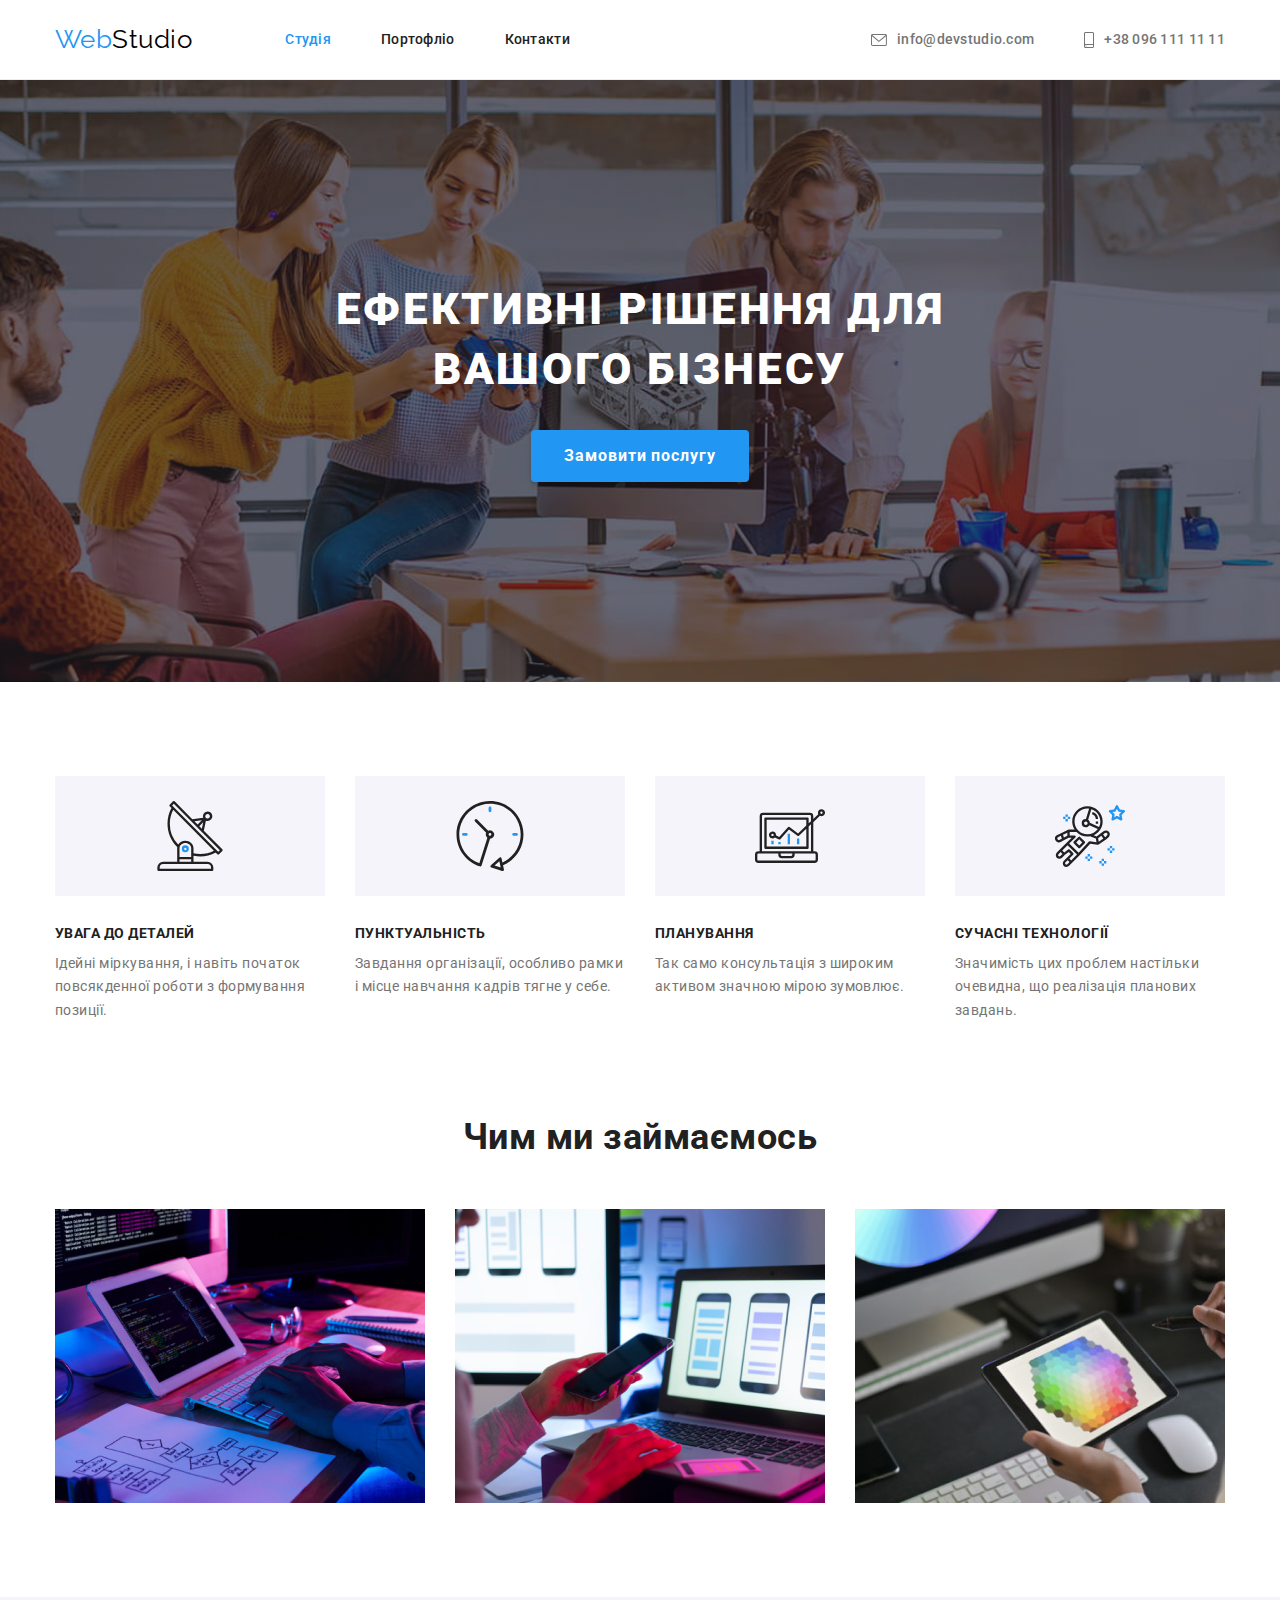
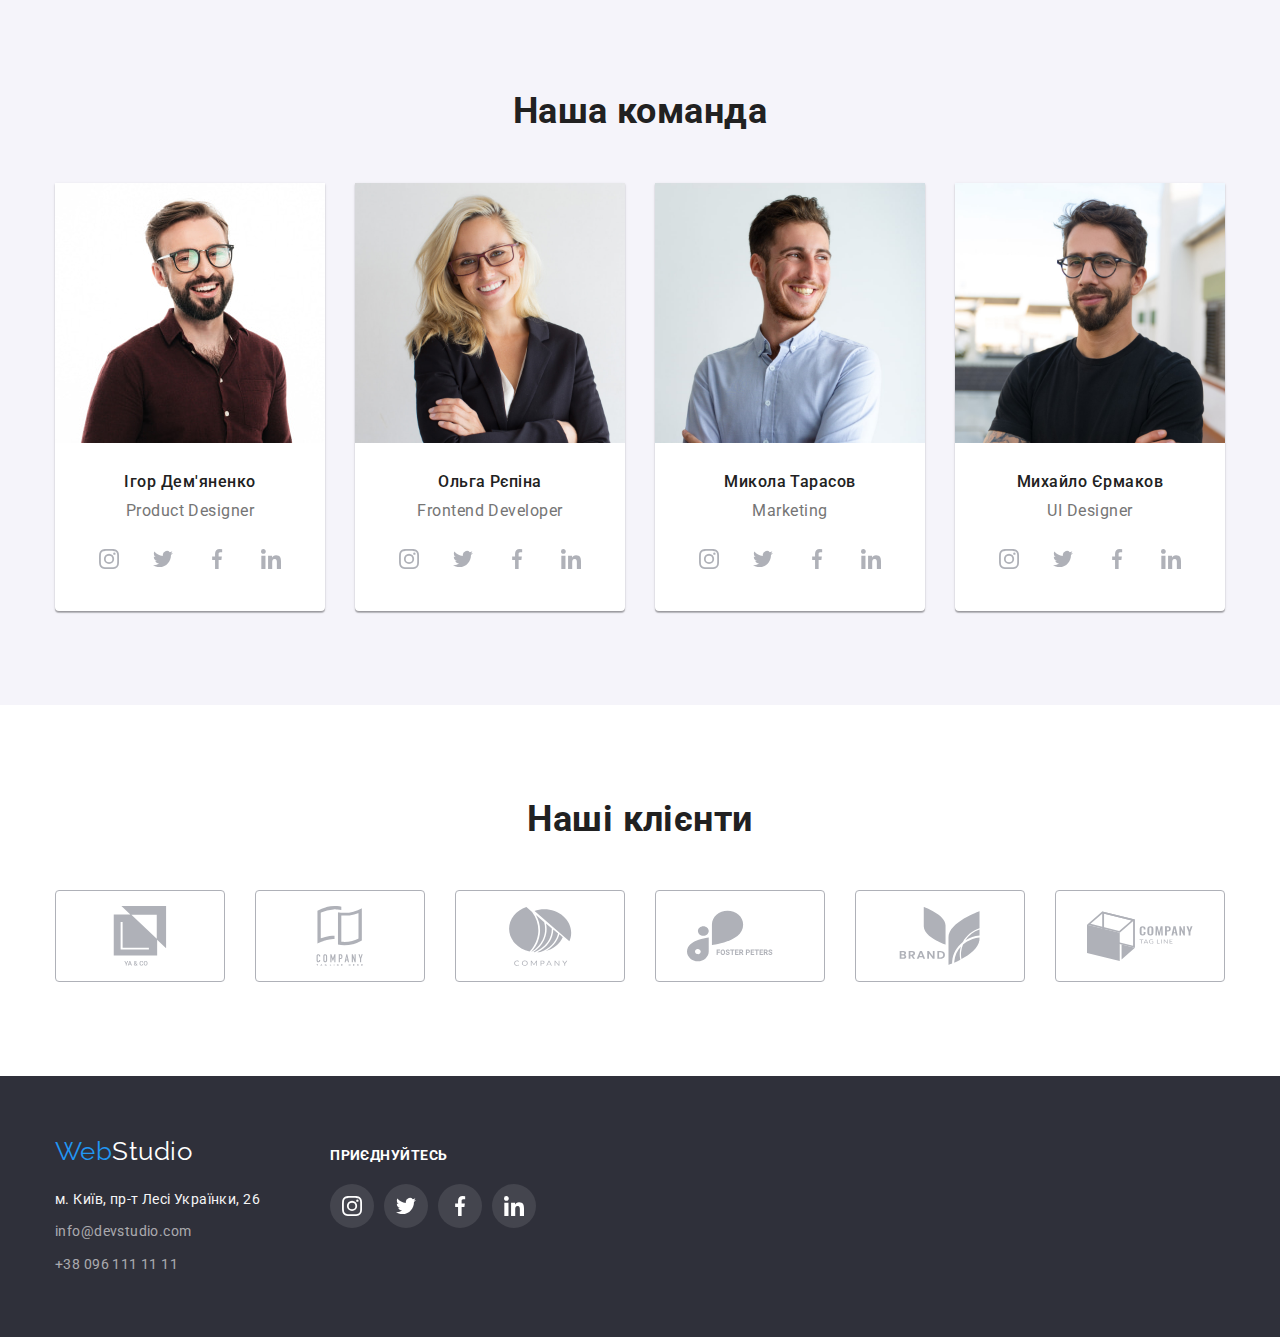
==== index.html @ c65c12f1 "Скопійовано репозиторій" ====
<!DOCTYPE html>
<html lang="uk">
  <head>
    <meta charset="UTF-8" />
    <meta http-equiv="X-UA-Compatible" content="IE=edge" />
    <meta name="viewport" content="width=device-width, initial-scale=1.0" />
    <title>WebStudio</title>
    <link
      href="https://fonts.googleapis.com/css2?family=Raleway:wght@700&family=Roboto:wght@400;500;700;900&display=swap"
      rel="stylesheet"
    />
    <link
      rel="stylesheet"
      href="https://cdnjs.cloudflare.com/ajax/libs/modern-normalize/1.1.0/modern-normalize.min.css"
    />
    <link rel="stylesheet" href="./css/styles.css" />
  </head>
  <body>
    <!--Шапка сайту-->
    <header class="page-header">
      <div class="container navbar">
        <!-- Лого -->
        <a class="logo" href="./index.html"><span>Web</span>Studio</a>

        <!-- Навігація по сайту -->
        <nav class="site-nav">
          <ul class="nav-list">
            <li class="item">
              <a class="link current" href="./index.html">Студія</a>
            </li>
            <li class="item">
              <a class="link" href="./portfolio.html">Портофліо</a>
            </li>
            <li class="item">
              <a class="link" href="">Контакти</a>
            </li>
          </ul>
        </nav>

        <!-- Контакти -->
        <ul class="info-list">
          <li class="info-item">
            <a class="info-contact" href="mailto:info@devstudio.com">
              <svg class="info-envelope" width="16" height="12">
                <use href="./images/icons.svg#icon-envelope" width="16" height="12"></use>
              </svg>
              <span class="info-span">info@devstudio.com</span>
            </a>
          </li>
          <li class="info-item">
            <a class="info-contact" href="tel:+380961111111">
              <svg class="info-smartphone" width="10" height="16">
                <use href="./images/icons.svg#icon-smartphone" width="10" height="16"></use>
              </svg>
              <span class="info-span">+38 096 111 11 11</span>
            </a>
          </li>
        </ul>
      </div>
    </header>

    <!--Головна інформація-->
    <main class="page-main">
      <!--Замовлення послуги-->
      <section class="service">
        <div class="background-img">
          <div class="service-container container">
            <h1 class="service-title">Ефективні рішення для вашого бізнесу</h1>

            <button class="service-btn" type="button">Замовити послугу</button>
          </div>
        </div>
      </section>

      <!--Особливості-->
      <section class="section">
        <div class="container">
          <h2 class="visually-hidden">Особливості</h2>

          <ul class="features-list">
            <li class="features-item">
              <div class="features-box">
                <svg class="features-icon" width="70" height="70">
                  <use
                    href="./images/icons.svg#icon-antenna"
                    width="70"
                    height="70">
                  </use>
                </svg>
              </div>
              <h3 class="features-title">Увага до деталей</h3>
              <p class="features-text">
                Ідейні міркування, і навіть початок повсякденної роботи з
                формування позиції.
              </p>
            </li>

            <li class="features-item">
              <div class="features-box">
                <svg class="features-icon" width="70" height="70">
                  <use
                    href="./images/icons.svg#icon-clock"
                    width="70"
                    height="70">
                 </use>
                </svg>
              </div>
              <h3 class="features-title">Пунктуальність</h3>
              <p class="features-text">
                Завдання організації, особливо рамки і місце навчання кадрів
                тягне у себе.
              </p>
            </li>

            <li class="features-item">
              <div class="features-box">
                <svg class="features-icon" width="70" height="70">
                  <use
                    href="./images/icons.svg#icon-diagram"
                    width="70"
                    height="70">
                  </use>
                </svg>
              </div>
              <h3 class="features-title">Планування</h3>
              <p class="features-text">
                Так само консультація з широким активом значною мірою зумовлює.
              </p>
            </li>
            <li class="features-item">
              <div class="features-box">
                <svg class="features-icon" width="70" height="70">
                  <use
                    href="./images/icons.svg#icon-astronaut"
                    width="70"
                    height="70">
                  </use>
                </svg>
              </div>
              <h3 class="features-title">Сучасні технології</h3>
              <p class="features-text">
                Значимість цих проблем настільки очевидна, що реалізація
                планових завдань.
              </p>
            </li>
          </ul>
        </div>
      </section>

      <!--Робота компанії-->
      <section class="section">
        <div class="container">
          <h2 class="work-title">Чим ми займаємось</h2>

          <ul class="work-list">
            <li class="work-img">
              <img
                class="photo"
                src="./images/work1.jpg"
                alt="програміст працює на своєму робочому місці"
                width="370"
              />
            </li>
            <li class="work-img">
              <img
                class="photo"
                src="./images/work2.jpg"
                alt="команда розробників працює над інтерфейсом для мобільних телефонів"
                width="370"
              />
            </li>
            <li class="work-img">
              <img
                class="photo"
                src="./images/work3.jpg"
                alt="креативний художник веб-дизайну з робочим графічним планшетом для підбору кольорів"
                width="370"
              />
            </li>
          </ul>
        </div>
      </section>

      <!--Команда розробників-->
      <section class="section">
        <div class="container">
          <h2 class="team-title">Наша команда</h2>

          <ul class="team-list">
            <li class="team-item">
              <img
                class="photo"
                src="./images/person1.jpg"
                alt="на фото Ігор Дем'яненко"
                width="270"
              />
              <div class="list-box">
                <h3 class="list-name">Ігор Дем'яненко</h3>
                <p class="position-name">Product Designer</p>
                
                <ul class="socials team-socials">
                  <li class="icon-list">
                    <a 
                      class="icon-link" 
                      href=""
                      target="_blank"
                      rel="noreferrer nofollow noopener">
                      
                      <svg class="team-svg">
                        <use
                          href="./images/icons.svg#icon-instagram"
                          width="20"
                          height="20">
                        </use>
                      </svg>
                    </a>
                  </li>

                  <li class="icon-list">
                    <a 
                      class="icon-link" 
                      href=""
                      target="_blank"
                      rel="noreferrer nofollow noopener">

                      <svg class="team-svg">
                        <use
                          href="./images/icons.svg#icon-twitter"
                          width="20"
                          height="20">
                        </use>
                      </svg>
                    </a>
                  </li>

                  <li class="icon-list">
                    <a 
                    class="icon-link" 
                    href=""
                    target="_blank"
                    rel="noreferrer nofollow noopener">

                      <svg class="team-svg">
                        <use
                          href="./images/icons.svg#icon-facebook"
                          width="20"
                          height="20">
                        </use>
                      </svg>
                    </a>
                  </li>

                  <li class="icon-list">
                    <a 
                      class="icon-link" 
                      href=""
                      target="_blank"
                      rel="noreferrer nofollow noopener">

                      <svg class="team-svg">
                        <use
                          href="./images/icons.svg#icon-linkedin"
                          width="20"
                          height="20">
                        </use>
                      </svg>
                    </a>
                  </li>
                </ul>
              </div>
            </li>

            <li class="team-item">
              <img
                class="photo"
                src="./images/person2.jpg"
                alt="на фото Ольга Рєпіна"
                width="270"
              />
              <div class="list-box">
                <h3 class="list-name">Ольга Рєпіна</h3>
                <p class="position-name">Frontend Developer</p>

                <ul class="socials team-socials">
                  <li class="icon-list">
                    <a 
                      class="icon-link" 
                      href=""
                      target="_blank"
                      rel="noreferrer nofollow noopener">

                      <svg class="team-svg">
                        <use
                          href="./images/icons.svg#icon-instagram"
                          width="20"
                          height="20">
                        </use>
                      </svg>
                    </a>
                  </li>

                  <li class="icon-list">
                    <a 
                      class="icon-link" 
                      href=""
                      target="_blank"
                      rel="noreferrer nofollow noopener">

                      <svg class="team-svg">
                        <use
                          href="./images/icons.svg#icon-twitter"
                          width="20"
                          height="20">
                        </use>
                      </svg>
                    </a>
                  </li>

                  <li class="icon-list">
                    <a 
                      class="icon-link" 
                      href=""
                      target="_blank"
                      rel="noreferrer nofollow noopener">

                      <svg class="team-svg">
                        <use
                          href="./images/icons.svg#icon-facebook"
                          width="20"
                          height="20">
                        </use>
                      </svg>
                    </a>
                  </li>

                  <li class="icon-list">
                    <a 
                      class="icon-link" 
                      href=""
                      target="_blank"
                      rel="noreferrer nofollow noopener">

                      <svg class="team-svg">
                        <use
                          href="./images/icons.svg#icon-linkedin"
                          width="20"
                          height="20">
                        </use>
                      </svg>
                    </a>
                  </li>
                </ul>
              </div>
            </li>

            <li class="team-item">
              <img
                class="photo"
                src="./images/person3.jpg"
                alt="на фото Микола Тарасов"
                width="270"
              />
              <div class="list-box">
                <h3 class="list-name">Микола Тарасов</h3>
                <p class="position-name">Marketing</p>
                <ul class="socials team-socials">

                  <li class="icon-list">
                    <a 
                      class="icon-link" 
                      href=""
                      target="_blank"
                      rel="noreferrer nofollow noopener">

                      <svg class="team-svg">
                        <use
                          href="./images/icons.svg#icon-instagram"
                          width="20"
                          height="20">
                        </use>
                      </svg>
                    </a>
                  </li>

                  <li class="icon-list">
                    <a 
                      class="icon-link" 
                      href=""
                      target="_blank"
                      rel="noreferrer nofollow noopener">

                      <svg class="team-svg">
                        <use
                          href="./images/icons.svg#icon-twitter"
                          width="20"
                          height="20">
                        </use>
                      </svg>
                    </a>
                  </li>

                  <li class="icon-list">
                    <a 
                      class="icon-link" 
                      href=""
                      target="_blank"
                      rel="noreferrer , nofollow , noopener">

                      <svg class="team-svg">
                        <use
                          href="./images/icons.svg#icon-facebook"
                          width="20"
                          height="20">
                        </use>
                      </svg>
                    </a>
                  </li>

                  <li class="icon-list">
                    <a 
                      class="icon-link" 
                      href=""
                      target="_blank"
                      rel="noreferrer nofollow noopener">

                      <svg class="team-svg">
                        <use
                          href="./images/icons.svg#icon-linkedin"
                          width="20"
                          height="20">
                        </use>
                      </svg>
                    </a>
                  </li>
                </ul>
              </div>
            </li>

            <li class="team-item">
              <img
                class="photo"
                src="./images/person4.jpg"
                alt="на фото Михайло Єрмаков"
                width="270"
              />
              <div class="list-box">
                <h3 class="list-name">Михайло Єрмаков</h3>
                <p class="position-name">UI Designer</p>
                <ul class="socials team-socials">

                  <li class="icon-list">
                    <a 
                      class="icon-link" 
                      href=""
                      target="_blank"
                      rel="noreferrer nofollow noopener">

                      <svg class="team-svg">
                        <use
                          href="./images/icons.svg#icon-instagram"
                          width="20"
                          height="20">
                        </use>
                      </svg>
                    </a>
                  </li>

                  <li class="icon-list">
                    <a 
                      class="icon-link" 
                      href=""
                      target="_blank"
                      rel="noreferrer nofollow noopener">

                      <svg class="team-svg">
                        <use
                          href="./images/icons.svg#icon-twitter"
                          width="20"
                          height="20">
                        </use>
                      </svg>
                    </a>
                  </li>

                  <li class="icon-list">
                    <a 
                      class="icon-link" 
                      href=""
                      target="_blank"
                      rel="noreferrer nofollow noopener">

                      <svg class="team-svg">
                        <use
                          href="./images/icons.svg#icon-facebook"
                          width="20"
                          height="20">
                        </use>
                      </svg>
                    </a>
                  </li>

                  <li class="icon-list">
                    <a 
                      class="icon-link" 
                      href=""
                      target="_blank"
                      rel="noreferrer nofollow noopener">

                      <svg class="team-svg">
                        <use
                          href="./images/icons.svg#icon-linkedin"
                          width="20"
                          height="20">
                        </use>
                      </svg>
                    </a>
                  </li>
                </ul>
              </div>
            </li>
          </ul>
        </div>
      </section>

      <!-- Постійні клієнти -->
      <section class="section">
        <div class="container">
          <h2 class="clients-title">Наші клієнти</h2>

          <!-- Таблиця клієнтів -->
          <ul class="clients-list">
            <li class="clients-item">
              <a 
                class="clients-link" 
                href=""
                target="_blank"
                rel="noreferrer nofollow noopener">

                <svg class="clients-icon" width="106" height="60">
                  <use
                    href="./images/icons.svg#icon-client1"
                    width="106"
                    height="60">
                  </use>
                </svg>
              </a>
            </li>

            <li class="clients-item">
              <a 
                class="clients-link" 
                href=""
                target="_blank"
                rel="noreferrer nofollow noopener">

                <svg class="clients-icon" width="106" height="60">
                  <use
                    href="./images/icons.svg#icon-client2"
                    width="106"
                    height="60">
                  </use>
                </svg>
              </a>
            </li>

            <li class="clients-item">
              <a 
                class="clients-link" 
                href=""
                target="_blank"
                rel="noreferrer nofollow noopener">

                <svg class="clients-icon" width="106" height="60">
                  <use
                    href="./images/icons.svg#icon-client3"
                    width="106"
                    height="60">
                  </use>
                </svg>
              </a>
            </li>

            <li class="clients-item">
              <a 
                class="clients-link" 
                href=""
                target="_blank"
                rel="noreferrer nofollow noopener">

                <svg class="clients-icon" width="106" height="60">
                  <use
                    href="./images/icons.svg#icon-client4"
                    width="106"
                    height="60">
                  </use>
                </svg>
              </a>
            </li>

            <li class="clients-item">
              <a 
                class="clients-link" 
                href=""
                target="_blank"
                rel="noreferrer nofollow noopener">

                <svg class="clients-icon" width="106" height="60">
                  <use
                    href="./images/icons.svg#icon-client5"
                    width="106"
                    height="60">
                  </use>
                </svg>
              </a>
            </li>

            <li class="clients-item">
              <a 
                class="clients-link" 
                 href="" 
                 target="_blank" 
                 rel="noreferrer nofollow noopener">

                <svg class="clients-icon" width="106" height="60">
                  <use
                    href="./images/icons.svg#icon-client6"
                    width="106"
                    height="60">
                  </use>
                </svg>
              </a>
            </li>
          </ul>
        </div>
      </section>
    </main>

    <!--Підвал сайту-->
    <footer class="page-footer">
      <div class="footer-container container">
        <div class="footer-information">
          <!-- Лого -->
          <a class="footer-logo" href="./index.html"><span>Web</span>Studio</a>

          <!-- Адреса -->
          <address class="information">
            <ul class="information-list">
              <li class="contact-list">
                <a
                  class="footer-address"
                  href="https://www.google.com.ua/maps/place/%D0%B1%D1%83%D0%BB.+%D0%9B%D0%B5%D1%81%D0%B8+%D0%A3%D0%BA%D1%80%D0%B0%D0%B8%D0%BD%D0%BA%D0%B8,+26,+%D0%9A%D0%B8%D0%B5%D0%B2,+02000/@50.4265653,30.5373471,18z/data=!4m5!3m4!1s0x40d4cf0e033ecbe9:0x57a4dffefec77da0!8m2!3d50.4265807!4d30.5383858?hl=ru"
                  target="_blank"
                  rel="noreferrer nofollow noopener">
                
                  м. Київ, пр-т Лесі Українки, 26
                </a>
              </li>
              <li class="contact-list">
                <a class="footer-contact" href="mailto:info@devstudio.com">
                  info@devstudio.com
                </a>
              </li>
              <li class="contact-list">
                <a class="footer-contact" href="tel:+380961111111">
                  +38 096 111 11 11
                </a>
              </li>
            </ul>
          </address>
        </div>

        <!-- Соц.мережі футера -->
        <div class="footer-socials">
          <h2 class="socials-title">Приєднуйтесь</h2>

          <ul class="socials">
            <li class="socials-list">
              <a 
                class="socials-link" 
                href="" 
                target="_blank"
                rel="noreferrer nofollow noopener">

                <svg class="socials-svg">
                  <use
                    href="./images/icons.svg#icon-instagram"
                    width="20"
                    height="20">
                  </use>
                </svg>
              </a>
            </li>

            <li class="socials-list">
              <a 
                class="socials-link" 
                href="" 
                target="_blank"
                rel="noreferrer nofollow noopener">

                <svg class="socials-svg">
                  <use
                    href="./images/icons.svg#icon-twitter"
                    width="20"
                    height="20">
                  </use>
                </svg>
              </a>
            </li>

            <li class="socials-list">
              <a class="socials-link" href="">
                <svg class="socials-svg">
                  <use
                    href="./images/icons.svg#icon-facebook"
                    width="20"
                    height="20">
                  </use>
                </svg>
              </a>
            </li>

            <li class="socials-list">
              <a 
                class="socials-link"
                href=""
                target="_blank"
                rel="noreferrer nofollow noopener">

                <svg class="socials-svg">
                  <use
                    href="./images/icons.svg#icon-linkedin"
                    width="20"
                    height="20">
                  </use>
                </svg>
              </a>
            </li>
          </ul>
        </div>
      </div>
    </footer>
  </body>
</html>
---- css/styles.css ----
:root {
  --primary-text-color: #212121;
  --secondary-text-color: #757575;
  --interactive-text-color: #2196F3;
  --additional-text-color: #FFFFFF;
  --footer-text-contact: rgba(255, 255, 255, 0.6);
  --logo-text-color: #000000;
  --primary-bg-color: #F5F5F5;
  --service-bg-color:#C4C4C4;
  --team-bg-color: #F5F4FA;
  --footer-bg-color: #2F303A;
  --additional-btn-color: #188CE8;
  --card-border-color: #EEEEEE;
  --header-line-color: #ECECEC;
  --border-clients-static: #AFB1B8;
}

/* Глобальні налаштування */
body {
  font-family: 'Roboto', sans-serif;
  letter-spacing: 0.03em;
  
  background-color: var(--additional-text-color);
  
  color: var(--secondary-text-color);
}

/* Секції */
.section {
  padding-top: 94px;
  padding-bottom: 94px;
  
  background-color: var(--additional-text-color);
}

/* Глобальне налаштування контейнеру */
.container {
  width: 1200px;
  margin-left: auto;
  margin-right: auto;
  padding-left: 15px;
  padding-right: 15px;
}

/* Паттерн visually-hidden */
.visually-hidden {
  position: absolute;
  width: 1px;
  height: 1px;
  margin: -1px;
  border: 0;
  padding: 0;
  white-space: nowrap;
  clip-path: inset(100%);
  clip: rect(0 0 0 0);
  overflow: hidden;
}

/* Налаштунок фото */
.photo {
  display: block;
}

/* Глобальне скидання */
h1,
h2,
h3,
h4,
h5,
h6,
p {
 margin: 0; 
 padding: 0;
}

/* Налаштування для списків */
ul {
  margin: 0;
  padding: 0;

  list-style: none;
}

/* -----HEADER----- */
.navbar {
  display: flex;
  align-items: center;
}

.page-header {
  border-bottom: 1px solid var(--header-line-color);

  background-color: var(--additional-text-color);
}

/* Лого */
.logo {
  color: var(--logo-text-color);
  font-family: 'Raleway', sans-serif;
  font-size: 26px;
  line-height: 1.2;
  text-decoration: none;
}

.logo>span {
  color: var(--interactive-text-color);
}

/* Навігація по сайту */

.site-nav {
  margin-left: 93px;
}

.nav-list {
  display: flex;
}

.nav-list .item:not(:last-child) {
  margin-right: 50px;
}


.nav-list .link {
  display: block;
  padding-top: 32px;
  padding-bottom: 31px;

  color: var(--primary-text-color);
  font-weight: 500;
  font-size: 14px;
  line-height: 1.14;
  letter-spacing: 0.02em;
  text-decoration: none;
}

.nav-list .link:hover,
.nav-list .link:focus {
  color: var(--interactive-text-color);
}

.nav-list .current {
  color: var(--interactive-text-color);
}

/* Контактна інформація */

.info-list {
  display: flex;
  margin-left: auto;
}


.info-item {
  display:block;
  margin-right: 50px;
}

.info-item:last-child {
  margin-right: 0;
}

.info-contact {
  display: flex;
  align-items: center;
  padding-top: 32px;
  padding-bottom: 31px;
  color: var(--secondary-text-color);
  font-weight: 500;
  font-size: 14px;
  line-height: 1.14;
  letter-spacing: 0.02em;
  text-decoration: none;
} 

.info-contact:hover,
.info-contact:focus {
  color: var(--interactive-text-color);
} 

.info-envelope {
  margin-right: 10px;
  fill: currentColor;
}

.info-contact:hover .info-envelope {
  fill: var(--interactive-text-color);
}

.info-smartphone {
  margin-right: 10px;
  fill: currentColor;
}

.info-contact:hover .info-smartphone {
  fill: var(--interactive-text-color);
}

/* -----СТУДІЯ----- */

/* Замовлення послуги */
.background-img {
  max-width: 1600px;
  margin-left: auto;
  margin-right: auto;

  background-image: linear-gradient(
    rgba(47, 48, 58, 0.4),
    rgba(47, 48, 58, 0.4)),
    url(../images/servicebgimg.jpg);
  background-color: var(--service-bg-color);
  background-position: center;
  background-size: cover;
}

.service-container {
  padding-top: 200px;
  padding-bottom: 200px;
  width: 696px;
  margin: 0 auto;
  text-align: center;
}

.service-title {
  margin-bottom: 30px;
  font-weight: 900;
  color: var(--additional-text-color);
  font-size: 44px;
  line-height: 1.36;
  letter-spacing: 0.06em;
  text-transform: uppercase;
}

.service-btn {
  min-width: 216px;
  padding: 10px 32px;
  box-shadow: 0px 4px 4px rgba(0, 0, 0, 0.15);

  font-family: inherit;
  font-weight: 700;
  font-size: 16px;
  line-height: 1.87;
  letter-spacing: 0.06em;
  border-radius: 4px;
  text-align: center;
  color: var(--additional-text-color);

  background-color: var(--interactive-text-color);
  border: 1px solid transparent;

  cursor: pointer;
}

.service-btn:hover,
.service-btn:focus {
  background-color: var(--additional-btn-color);
}

/* Секція особливості */
.features-list {
  display: flex;
  flex-wrap: wrap;
} 

.features-list .features-item {
  width: 270px;
  margin-right: 30px;
}

.features-item:nth-last-child(1){
  margin-right: 0;
}

.features-box {
  display: flex;
  justify-content: center;
  align-items: center;
  height: 120px;

  background-color: var(--team-bg-color);
  margin-bottom: 30px;
}

.features-title {
  margin-bottom: 10px;

  color: var(--primary-text-color);
  font-weight: 700;
  font-size: 14px;
  line-height: 1.14;
  text-transform: uppercase;
}

.features-text {
  color: var(--secondary-text-color);
  font-size: 14px;
  line-height: 1.71;
}

/* Робота компанії */
.work-list {
  display: flex;
  flex-wrap: wrap;
}

/* Padding 0 для секції */
.page-main .section:nth-last-child(3) {
  padding-top: 0;
}

.work-list .work-img {
  width: 370px;
  margin-right: 30px;
}

.work-img:last-child {
  margin-right: 0;
}

.work-title {
  margin-bottom: 50px;

  color: var(--primary-text-color);
  font-weight: 700;
  font-size: 36px;
  line-height: 1.16;
  text-align: center;
}

/* Команда */
.team-list {
  display: flex;
  flex-wrap: wrap;
}

/* Фон для секції */
.page-main .section:nth-last-child(2) {
  background-color: var(--team-bg-color);
}

.team-list .team-item {
  width: 270px;
  margin-right: 30px;
  box-shadow: 0px 1px 3px rgba(0, 0, 0, 0.12),
              0px 1px 1px rgba(0, 0, 0, 0.14),
              0px 2px 1px rgba(0, 0, 0, 0.2);

  background-color: var(--additional-text-color);
  border-radius: 0px 0px 4px 4px;
}

.team-item:last-child {
  margin-right: 0;
}

.team-title {
  margin-bottom: 50px;

  color: var(--primary-text-color);
  font-weight: 700;
  font-size: 36px;
  line-height: 1.16;
  text-align: center;
}

.list-box {
  padding-top: 30px;
  padding-bottom: 30px;
}

.list-name {
  margin-bottom: 10px;
  color: var(--primary-text-color);
  font-weight: 500;
  font-size: 16px;
  line-height: 1.18;
  text-align: center;
}

.position-name {
  margin-bottom: 16px;

  color: var(--secondary-text-color);
  font-size: 16px;
  line-height: 1.18;
  text-align: center;
}

/* Іконки */
.team-socials {
  display: flex;
  padding-left: 32px;
  padding-right: 32px;
}

.icon-link {
  display: flex;
  justify-content: center;
  align-items: center;
  width: 44px;
  height: 44px;
  border-radius: 50%;
}

.icon-list {
  margin-left: 10px;
}

.icon-list:nth-child(1) {
  margin-left: 0;
}

.team-svg {
  fill: var(--border-clients-static);
  width: 20px;
  height: 20px;
}

.icon-link:hover,
.icon-link:focus {
  background-color: var(--interactive-text-color);
}

.icon-link:hover .team-svg,
.icon-link:focus .team-svg {
  fill: var(--additional-text-color);
}

/* Наші клієнти */

.clients-title {
margin-bottom: 50px;

color: var(--primary-text-color);
font-weight: 700;
font-size: 36px;
line-height: 1.16;
text-align: center;
}

.clients-list {
  display: flex;
}

.clients-item {
  margin-right: 30px;
}

.clients-item:nth-child(6) {
  margin-right: 0;
}

.clients-link {
  display: flex;
  justify-content: center;
  align-items: center;
  width: 170px;
  height: 92px;
  border-radius: 4px;
  border: 1px solid var(--border-clients-static);
  fill: var(--border-clients-static);
}

.clients-link:hover,
.clients-link:focus {
  outline: none;
  fill: var(--interactive-text-color);
  border-color: var(--interactive-text-color);    
}

/* -------ПОРТФОЛІО------- */

/* Фільтр кнопок */
.btn-list {
  display: flex;
  flex-wrap: wrap;
  justify-content: center;
  margin-bottom: 50px;
}

.btn-list .btn-item {
  margin-right: 6px;
}

.btn-item:last-child {
  margin-right: 0;
}

.btn-list .btn {
  padding: 6px 22px;

  font-family: inherit;
  font-weight: 500;
  font-size: 16px;
  line-height: 1.62;
  letter-spacing: 0.03em;
  color: var(--primary-text-color);

  border-radius: 4px;
  border: 1px transparent;
  background-color: var(--team-bg-color);

  cursor: pointer;
}

.btn-list .btn:hover,
.btn-list .btn:focus {
  box-shadow: 0px 3px 1px rgba(0, 0, 0, 0.1),
              0px 1px 2px rgba(0, 0, 0, 0.08),
              0px 2px 2px rgba(0, 0, 0, 0.12);

  background-color: var(--interactive-text-color);
  color: var(--additional-text-color);            
}

/* Портфоліо картки */

.portfolio-card {
  display: flex;
  flex-wrap: wrap;
}

.card {
  margin-right: 30px;
  margin-bottom: 30px;
  width: 370px;

  background-color: var(--additional-text-color);
}

.card:nth-child(3n) {
  margin-right: 0;
}

.card:nth-last-child(-n + 3) {
  margin-bottom: 0;
}

.portfolio-box {
  padding-top: 20px;
  padding-bottom: 20px;
  padding-left: 24px;
  padding-right: 24px;
  border-left: 1px solid var(--card-border-color);
  border-right: 1px solid var(--card-border-color);
  border-bottom: 1px solid var(--card-border-color);
}

.portfolio-link {
  display: block;
  text-decoration: none;
}

.portfolio-link:hover,
.portfolio-link:focus {
  outline: none;
  box-shadow: 0px 1px 1px rgba(0, 0, 0, 0.12),
              0px 4px 4px rgba(0, 0, 0, 0.06), 
              1px 4px 6px rgba(0, 0, 0, 0.16);
}

.portfolio-title {
  margin-bottom: 4px;
  color: var(--primary-text-color);
  font-weight: 700;
  font-size: 18px;
  line-height: 2;
  letter-spacing: 0.06em;
}

.portfolio-text {
  color: var(--secondary-text-color);
  font-size: 16px;
  line-height: 1.87;
}

/* -----FOOTER----- */

.page-footer {
  background-color: var(--footer-bg-color);
  padding-top: 60px;
  padding-bottom: 60px;
}

.footer-container {
  display: flex;
  align-items: baseline;
}

/* Лого */
.footer-logo {
  display:inline-block;
  margin-bottom: 20px;

  color: var(--additional-text-color);
  font-family: 'Raleway', sans-serif;
  font-size: 26px;
  line-height: 1.2;
  text-decoration: none;
}

.footer-logo>span {
  color: var(--interactive-text-color);
}

/* Адреса */

.contact-list:not(:last-child) {
  margin-bottom: 9px;
}

.footer-contact,
.footer-address  {
  font-size: 14px;
  font-style: normal;
  font-weight: 400;
  line-height: 1.71;
  letter-spacing: 0.03em;
  color: var(--footer-text-contact);
  text-decoration: none;
}

.footer-address {
  color: var(--primary-bg-color);
}

.footer-contact:hover,
.footer-contact:focus {
  color: var(--interactive-text-color);
} 

.footer-address:hover,
.footer-address:focus {
  color: var(--interactive-text-color);
}

/* Footer socials */

.footer-socials {
  margin-left: 70px;
}

.socials-title {
  margin-bottom: 20px;
  color: var(--additional-text-color);
  font-size: 14px;
  line-height: 1.14;
  font-weight: 700;
  text-transform: uppercase;
}

.socials {
  display: flex;
}

.socials-link {
  display: flex;
  justify-content: center;
  align-items: center;
  width: 44px;
  height: 44px;
  background-color: rgba(255, 255, 255, 0.1);
  border-radius: 50%;
}

.socials-list {
  margin-left: 10px;
}

.socials-list:nth-child(1) {
  margin-left: 0;
}

.socials-svg {
  fill: var(--additional-text-color);
  width: 20px;
  height: 20px;
}

.socials-link:hover,
.socials-link:focus {
  background-color: var(--interactive-text-color);
}
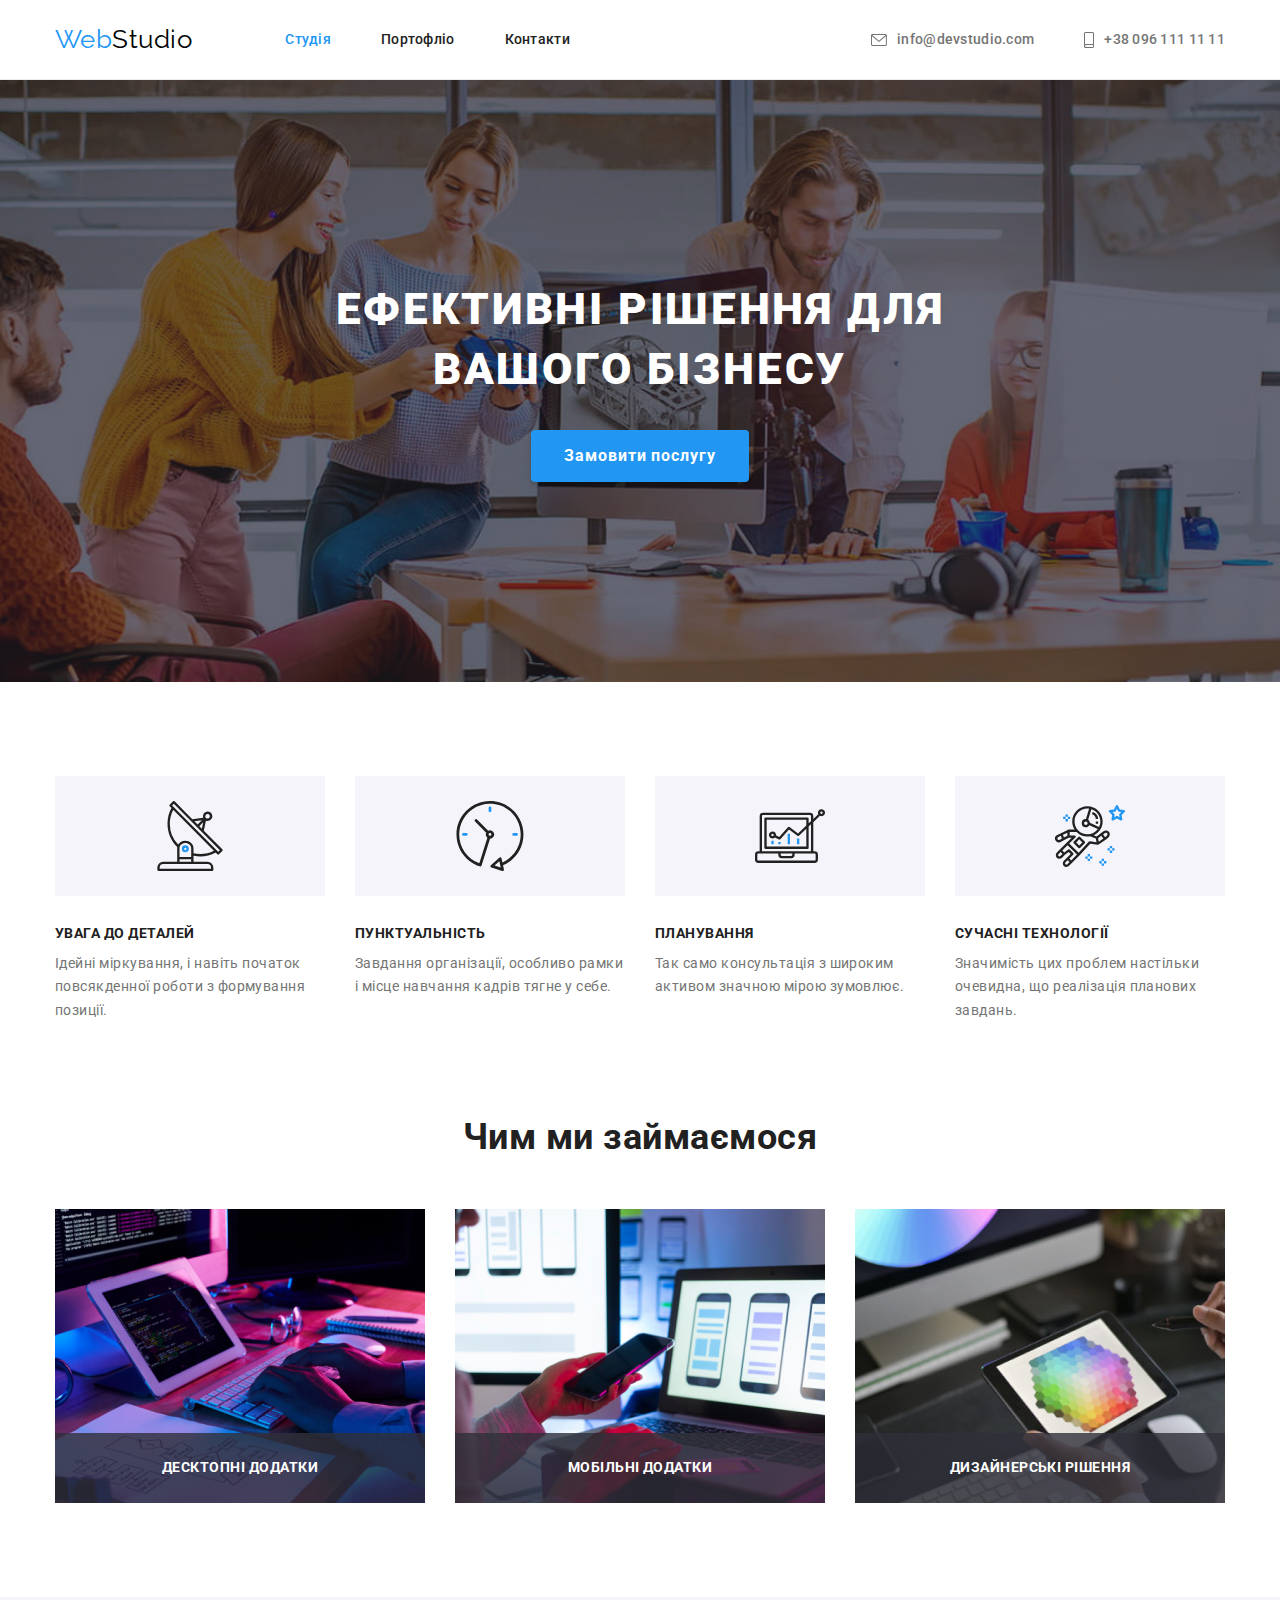
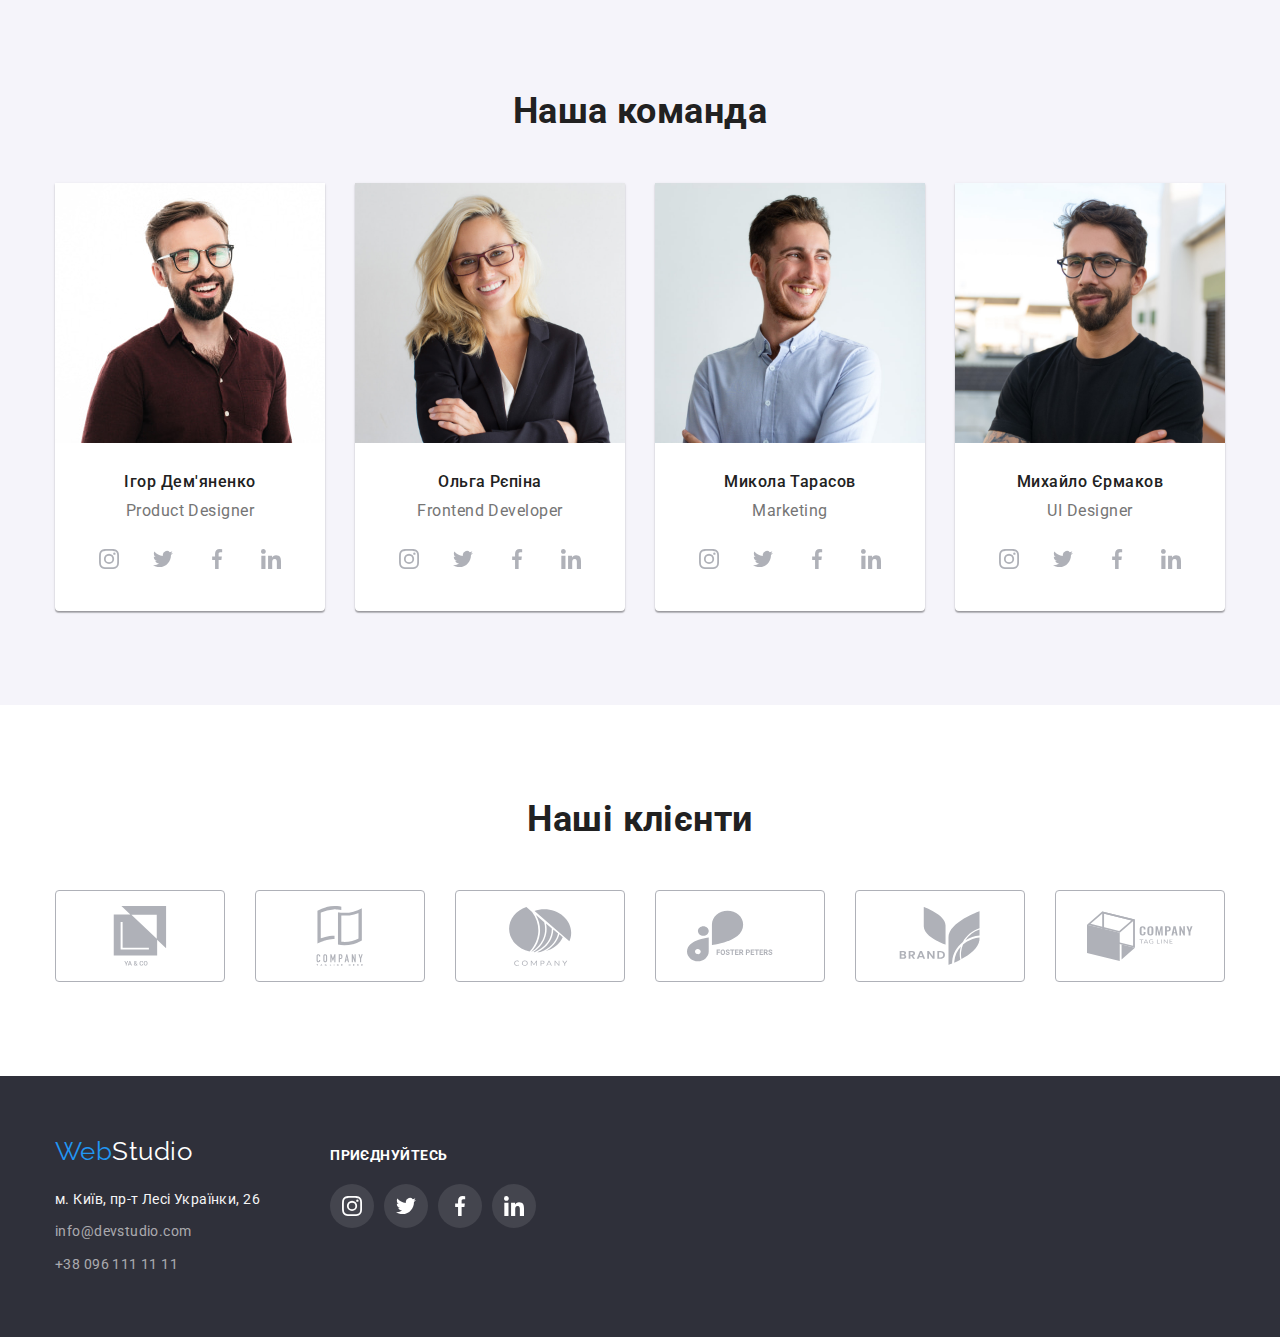
==== commit 2836c152: "Виконано позиціонування секції  "Чим ми займаємося"" ====
--- a/index.html
+++ b/index.html
@@ -42,7 +42,11 @@
           <li class="info-item">
             <a class="info-contact" href="mailto:info@devstudio.com">
               <svg class="info-envelope" width="16" height="12">
-                <use href="./images/icons.svg#icon-envelope" width="16" height="12"></use>
+                <use
+                  href="./images/icons.svg#icon-envelope"
+                  width="16"
+                  height="12"
+                ></use>
               </svg>
               <span class="info-span">info@devstudio.com</span>
             </a>
@@ -50,7 +54,11 @@
           <li class="info-item">
             <a class="info-contact" href="tel:+380961111111">
               <svg class="info-smartphone" width="10" height="16">
-                <use href="./images/icons.svg#icon-smartphone" width="10" height="16"></use>
+                <use
+                  href="./images/icons.svg#icon-smartphone"
+                  width="10"
+                  height="16"
+                ></use>
               </svg>
               <span class="info-span">+38 096 111 11 11</span>
             </a>
@@ -84,8 +92,8 @@
                   <use
                     href="./images/icons.svg#icon-antenna"
                     width="70"
-                    height="70">
-                  </use>
+                    height="70"
+                  ></use>
                 </svg>
               </div>
               <h3 class="features-title">Увага до деталей</h3>
@@ -101,8 +109,8 @@
                   <use
                     href="./images/icons.svg#icon-clock"
                     width="70"
-                    height="70">
-                 </use>
+                    height="70"
+                  ></use>
                 </svg>
               </div>
               <h3 class="features-title">Пунктуальність</h3>
@@ -118,8 +126,8 @@
                   <use
                     href="./images/icons.svg#icon-diagram"
                     width="70"
-                    height="70">
-                  </use>
+                    height="70"
+                  ></use>
                 </svg>
               </div>
               <h3 class="features-title">Планування</h3>
@@ -133,8 +141,8 @@
                   <use
                     href="./images/icons.svg#icon-astronaut"
                     width="70"
-                    height="70">
-                  </use>
+                    height="70"
+                  ></use>
                 </svg>
               </div>
               <h3 class="features-title">Сучасні технології</h3>
@@ -150,32 +158,47 @@
       <!--Робота компанії-->
       <section class="section">
         <div class="container">
-          <h2 class="work-title">Чим ми займаємось</h2>
+          <h2 class="work-title">Чим ми займаємося</h2>
 
           <ul class="work-list">
             <li class="work-img">
-              <img
-                class="photo"
-                src="./images/work1.jpg"
-                alt="програміст працює на своєму робочому місці"
-                width="370"
-              />
+              <div class="work-box">
+                <img
+                  class="photo"
+                  src="./images/work1.jpg"
+                  alt="програміст працює на своєму робочому місці"
+                  width="370"
+                />
+                <div class="work-inner-text">
+                  <p class="inner-text">Десктопні додатки</p>
+                </div>
+              </div>
             </li>
             <li class="work-img">
-              <img
-                class="photo"
-                src="./images/work2.jpg"
-                alt="команда розробників працює над інтерфейсом для мобільних телефонів"
-                width="370"
-              />
+              <div class="work-box">
+                <img
+                  class="photo"
+                  src="./images/work2.jpg"
+                  alt="команда розробників працює над інтерфейсом для мобільних телефонів"
+                  width="370"
+                />
+                <div class="work-inner-text">
+                  <p class="inner-text">Мобільні додатки</p>
+                </div>
+              </div>
             </li>
             <li class="work-img">
-              <img
-                class="photo"
-                src="./images/work3.jpg"
-                alt="креативний художник веб-дизайну з робочим графічним планшетом для підбору кольорів"
-                width="370"
-              />
+              <div class="work-box">
+                <img
+                  class="photo"
+                  src="./images/work3.jpg"
+                  alt="креативний художник веб-дизайну з робочим графічним планшетом для підбору кольорів"
+                  width="370"
+                />
+                <div class="work-inner-text">
+                  <p class="inner-text">Дизайнерські рішення</p>
+                </div>
+              </div>
             </li>
           </ul>
         </div>
@@ -197,72 +220,72 @@
               <div class="list-box">
                 <h3 class="list-name">Ігор Дем'яненко</h3>
                 <p class="position-name">Product Designer</p>
-                
+
                 <ul class="socials team-socials">
                   <li class="icon-list">
-                    <a 
-                      class="icon-link" 
-                      href=""
-                      target="_blank"
-                      rel="noreferrer nofollow noopener">
-                      
+                    <a
+                      class="icon-link"
+                      href=""
+                      target="_blank"
+                      rel="noreferrer nofollow noopener"
+                    >
                       <svg class="team-svg">
                         <use
                           href="./images/icons.svg#icon-instagram"
                           width="20"
-                          height="20">
-                        </use>
-                      </svg>
-                    </a>
-                  </li>
-
-                  <li class="icon-list">
-                    <a 
-                      class="icon-link" 
-                      href=""
-                      target="_blank"
-                      rel="noreferrer nofollow noopener">
-
+                          height="20"
+                        ></use>
+                      </svg>
+                    </a>
+                  </li>
+
+                  <li class="icon-list">
+                    <a
+                      class="icon-link"
+                      href=""
+                      target="_blank"
+                      rel="noreferrer nofollow noopener"
+                    >
                       <svg class="team-svg">
                         <use
                           href="./images/icons.svg#icon-twitter"
                           width="20"
-                          height="20">
-                        </use>
-                      </svg>
-                    </a>
-                  </li>
-
-                  <li class="icon-list">
-                    <a 
-                    class="icon-link" 
-                    href=""
-                    target="_blank"
-                    rel="noreferrer nofollow noopener">
-
+                          height="20"
+                        ></use>
+                      </svg>
+                    </a>
+                  </li>
+
+                  <li class="icon-list">
+                    <a
+                      class="icon-link"
+                      href=""
+                      target="_blank"
+                      rel="noreferrer nofollow noopener"
+                    >
                       <svg class="team-svg">
                         <use
                           href="./images/icons.svg#icon-facebook"
                           width="20"
-                          height="20">
-                        </use>
-                      </svg>
-                    </a>
-                  </li>
-
-                  <li class="icon-list">
-                    <a 
-                      class="icon-link" 
-                      href=""
-                      target="_blank"
-                      rel="noreferrer nofollow noopener">
-
+                          height="20"
+                        ></use>
+                      </svg>
+                    </a>
+                  </li>
+
+                  <li class="icon-list">
+                    <a
+                      class="icon-link"
+                      href=""
+                      target="_blank"
+                      rel="noreferrer nofollow noopener"
+                    >
                       <svg class="team-svg">
                         <use
                           href="./images/icons.svg#icon-linkedin"
                           width="20"
-                          height="20">
-                        </use>
+                          height="20"
+                        ></use>
                       </svg>
                     </a>
                   </li>
@@ -283,69 +306,69 @@
 
                 <ul class="socials team-socials">
                   <li class="icon-list">
-                    <a 
-                      class="icon-link" 
-                      href=""
-                      target="_blank"
-                      rel="noreferrer nofollow noopener">
-
+                    <a
+                      class="icon-link"
+                      href=""
+                      target="_blank"
+                      rel="noreferrer nofollow noopener"
+                    >
                       <svg class="team-svg">
                         <use
                           href="./images/icons.svg#icon-instagram"
                           width="20"
-                          height="20">
-                        </use>
-                      </svg>
-                    </a>
-                  </li>
-
-                  <li class="icon-list">
-                    <a 
-                      class="icon-link" 
-                      href=""
-                      target="_blank"
-                      rel="noreferrer nofollow noopener">
-
+                          height="20"
+                        ></use>
+                      </svg>
+                    </a>
+                  </li>
+
+                  <li class="icon-list">
+                    <a
+                      class="icon-link"
+                      href=""
+                      target="_blank"
+                      rel="noreferrer nofollow noopener"
+                    >
                       <svg class="team-svg">
                         <use
                           href="./images/icons.svg#icon-twitter"
                           width="20"
-                          height="20">
-                        </use>
-                      </svg>
-                    </a>
-                  </li>
-
-                  <li class="icon-list">
-                    <a 
-                      class="icon-link" 
-                      href=""
-                      target="_blank"
-                      rel="noreferrer nofollow noopener">
-
+                          height="20"
+                        ></use>
+                      </svg>
+                    </a>
+                  </li>
+
+                  <li class="icon-list">
+                    <a
+                      class="icon-link"
+                      href=""
+                      target="_blank"
+                      rel="noreferrer nofollow noopener"
+                    >
                       <svg class="team-svg">
                         <use
                           href="./images/icons.svg#icon-facebook"
                           width="20"
-                          height="20">
-                        </use>
-                      </svg>
-                    </a>
-                  </li>
-
-                  <li class="icon-list">
-                    <a 
-                      class="icon-link" 
-                      href=""
-                      target="_blank"
-                      rel="noreferrer nofollow noopener">
-
+                          height="20"
+                        ></use>
+                      </svg>
+                    </a>
+                  </li>
+
+                  <li class="icon-list">
+                    <a
+                      class="icon-link"
+                      href=""
+                      target="_blank"
+                      rel="noreferrer nofollow noopener"
+                    >
                       <svg class="team-svg">
                         <use
                           href="./images/icons.svg#icon-linkedin"
                           width="20"
-                          height="20">
-                        </use>
+                          height="20"
+                        ></use>
                       </svg>
                     </a>
                   </li>
@@ -364,71 +387,70 @@
                 <h3 class="list-name">Микола Тарасов</h3>
                 <p class="position-name">Marketing</p>
                 <ul class="socials team-socials">
-
-                  <li class="icon-list">
-                    <a 
-                      class="icon-link" 
-                      href=""
-                      target="_blank"
-                      rel="noreferrer nofollow noopener">
-
+                  <li class="icon-list">
+                    <a
+                      class="icon-link"
+                      href=""
+                      target="_blank"
+                      rel="noreferrer nofollow noopener"
+                    >
                       <svg class="team-svg">
                         <use
                           href="./images/icons.svg#icon-instagram"
                           width="20"
-                          height="20">
-                        </use>
-                      </svg>
-                    </a>
-                  </li>
-
-                  <li class="icon-list">
-                    <a 
-                      class="icon-link" 
-                      href=""
-                      target="_blank"
-                      rel="noreferrer nofollow noopener">
-
+                          height="20"
+                        ></use>
+                      </svg>
+                    </a>
+                  </li>
+
+                  <li class="icon-list">
+                    <a
+                      class="icon-link"
+                      href=""
+                      target="_blank"
+                      rel="noreferrer nofollow noopener"
+                    >
                       <svg class="team-svg">
                         <use
                           href="./images/icons.svg#icon-twitter"
                           width="20"
-                          height="20">
-                        </use>
-                      </svg>
-                    </a>
-                  </li>
-
-                  <li class="icon-list">
-                    <a 
-                      class="icon-link" 
-                      href=""
-                      target="_blank"
-                      rel="noreferrer , nofollow , noopener">
-
+                          height="20"
+                        ></use>
+                      </svg>
+                    </a>
+                  </li>
+
+                  <li class="icon-list">
+                    <a
+                      class="icon-link"
+                      href=""
+                      target="_blank"
+                      rel="noreferrer , nofollow , noopener"
+                    >
                       <svg class="team-svg">
                         <use
                           href="./images/icons.svg#icon-facebook"
                           width="20"
-                          height="20">
-                        </use>
-                      </svg>
-                    </a>
-                  </li>
-
-                  <li class="icon-list">
-                    <a 
-                      class="icon-link" 
-                      href=""
-                      target="_blank"
-                      rel="noreferrer nofollow noopener">
-
+                          height="20"
+                        ></use>
+                      </svg>
+                    </a>
+                  </li>
+
+                  <li class="icon-list">
+                    <a
+                      class="icon-link"
+                      href=""
+                      target="_blank"
+                      rel="noreferrer nofollow noopener"
+                    >
                       <svg class="team-svg">
                         <use
                           href="./images/icons.svg#icon-linkedin"
                           width="20"
-                          height="20">
-                        </use>
+                          height="20"
+                        ></use>
                       </svg>
                     </a>
                   </li>
@@ -447,71 +469,70 @@
                 <h3 class="list-name">Михайло Єрмаков</h3>
                 <p class="position-name">UI Designer</p>
                 <ul class="socials team-socials">
-
-                  <li class="icon-list">
-                    <a 
-                      class="icon-link" 
-                      href=""
-                      target="_blank"
-                      rel="noreferrer nofollow noopener">
-
+                  <li class="icon-list">
+                    <a
+                      class="icon-link"
+                      href=""
+                      target="_blank"
+                      rel="noreferrer nofollow noopener"
+                    >
                       <svg class="team-svg">
                         <use
                           href="./images/icons.svg#icon-instagram"
                           width="20"
-                          height="20">
-                        </use>
-                      </svg>
-                    </a>
-                  </li>
-
-                  <li class="icon-list">
-                    <a 
-                      class="icon-link" 
-                      href=""
-                      target="_blank"
-                      rel="noreferrer nofollow noopener">
-
+                          height="20"
+                        ></use>
+                      </svg>
+                    </a>
+                  </li>
+
+                  <li class="icon-list">
+                    <a
+                      class="icon-link"
+                      href=""
+                      target="_blank"
+                      rel="noreferrer nofollow noopener"
+                    >
                       <svg class="team-svg">
                         <use
                           href="./images/icons.svg#icon-twitter"
                           width="20"
-                          height="20">
-                        </use>
-                      </svg>
-                    </a>
-                  </li>
-
-                  <li class="icon-list">
-                    <a 
-                      class="icon-link" 
-                      href=""
-                      target="_blank"
-                      rel="noreferrer nofollow noopener">
-
+                          height="20"
+                        ></use>
+                      </svg>
+                    </a>
+                  </li>
+
+                  <li class="icon-list">
+                    <a
+                      class="icon-link"
+                      href=""
+                      target="_blank"
+                      rel="noreferrer nofollow noopener"
+                    >
                       <svg class="team-svg">
                         <use
                           href="./images/icons.svg#icon-facebook"
                           width="20"
-                          height="20">
-                        </use>
-                      </svg>
-                    </a>
-                  </li>
-
-                  <li class="icon-list">
-                    <a 
-                      class="icon-link" 
-                      href=""
-                      target="_blank"
-                      rel="noreferrer nofollow noopener">
-
+                          height="20"
+                        ></use>
+                      </svg>
+                    </a>
+                  </li>
+
+                  <li class="icon-list">
+                    <a
+                      class="icon-link"
+                      href=""
+                      target="_blank"
+                      rel="noreferrer nofollow noopener"
+                    >
                       <svg class="team-svg">
                         <use
                           href="./images/icons.svg#icon-linkedin"
                           width="20"
-                          height="20">
-                        </use>
+                          height="20"
+                        ></use>
                       </svg>
                     </a>
                   </li>
@@ -530,103 +551,103 @@
           <!-- Таблиця клієнтів -->
           <ul class="clients-list">
             <li class="clients-item">
-              <a 
-                class="clients-link" 
-                href=""
-                target="_blank"
-                rel="noreferrer nofollow noopener">
-
+              <a
+                class="clients-link"
+                href=""
+                target="_blank"
+                rel="noreferrer nofollow noopener"
+              >
                 <svg class="clients-icon" width="106" height="60">
                   <use
                     href="./images/icons.svg#icon-client1"
                     width="106"
-                    height="60">
-                  </use>
+                    height="60"
+                  ></use>
                 </svg>
               </a>
             </li>
 
             <li class="clients-item">
-              <a 
-                class="clients-link" 
-                href=""
-                target="_blank"
-                rel="noreferrer nofollow noopener">
-
+              <a
+                class="clients-link"
+                href=""
+                target="_blank"
+                rel="noreferrer nofollow noopener"
+              >
                 <svg class="clients-icon" width="106" height="60">
                   <use
                     href="./images/icons.svg#icon-client2"
                     width="106"
-                    height="60">
-                  </use>
+                    height="60"
+                  ></use>
                 </svg>
               </a>
             </li>
 
             <li class="clients-item">
-              <a 
-                class="clients-link" 
-                href=""
-                target="_blank"
-                rel="noreferrer nofollow noopener">
-
+              <a
+                class="clients-link"
+                href=""
+                target="_blank"
+                rel="noreferrer nofollow noopener"
+              >
                 <svg class="clients-icon" width="106" height="60">
                   <use
                     href="./images/icons.svg#icon-client3"
                     width="106"
-                    height="60">
-                  </use>
+                    height="60"
+                  ></use>
                 </svg>
               </a>
             </li>
 
             <li class="clients-item">
-              <a 
-                class="clients-link" 
-                href=""
-                target="_blank"
-                rel="noreferrer nofollow noopener">
-
+              <a
+                class="clients-link"
+                href=""
+                target="_blank"
+                rel="noreferrer nofollow noopener"
+              >
                 <svg class="clients-icon" width="106" height="60">
                   <use
                     href="./images/icons.svg#icon-client4"
                     width="106"
-                    height="60">
-                  </use>
+                    height="60"
+                  ></use>
                 </svg>
               </a>
             </li>
 
             <li class="clients-item">
-              <a 
-                class="clients-link" 
-                href=""
-                target="_blank"
-                rel="noreferrer nofollow noopener">
-
+              <a
+                class="clients-link"
+                href=""
+                target="_blank"
+                rel="noreferrer nofollow noopener"
+              >
                 <svg class="clients-icon" width="106" height="60">
                   <use
                     href="./images/icons.svg#icon-client5"
                     width="106"
-                    height="60">
-                  </use>
+                    height="60"
+                  ></use>
                 </svg>
               </a>
             </li>
 
             <li class="clients-item">
-              <a 
-                class="clients-link" 
-                 href="" 
-                 target="_blank" 
-                 rel="noreferrer nofollow noopener">
-
+              <a
+                class="clients-link"
+                href=""
+                target="_blank"
+                rel="noreferrer nofollow noopener"
+              >
                 <svg class="clients-icon" width="106" height="60">
                   <use
                     href="./images/icons.svg#icon-client6"
                     width="106"
-                    height="60">
-                  </use>
+                    height="60"
+                  ></use>
                 </svg>
               </a>
             </li>
@@ -650,8 +671,8 @@
                   class="footer-address"
                   href="https://www.google.com.ua/maps/place/%D0%B1%D1%83%D0%BB.+%D0%9B%D0%B5%D1%81%D0%B8+%D0%A3%D0%BA%D1%80%D0%B0%D0%B8%D0%BD%D0%BA%D0%B8,+26,+%D0%9A%D0%B8%D0%B5%D0%B2,+02000/@50.4265653,30.5373471,18z/data=!4m5!3m4!1s0x40d4cf0e033ecbe9:0x57a4dffefec77da0!8m2!3d50.4265807!4d30.5383858?hl=ru"
                   target="_blank"
-                  rel="noreferrer nofollow noopener">
-                
+                  rel="noreferrer nofollow noopener"
+                >
                   м. Київ, пр-т Лесі Українки, 26
                 </a>
               </li>
@@ -675,35 +696,35 @@
 
           <ul class="socials">
             <li class="socials-list">
-              <a 
-                class="socials-link" 
-                href="" 
-                target="_blank"
-                rel="noreferrer nofollow noopener">
-
+              <a
+                class="socials-link"
+                href=""
+                target="_blank"
+                rel="noreferrer nofollow noopener"
+              >
                 <svg class="socials-svg">
                   <use
                     href="./images/icons.svg#icon-instagram"
                     width="20"
-                    height="20">
-                  </use>
+                    height="20"
+                  ></use>
                 </svg>
               </a>
             </li>
 
             <li class="socials-list">
-              <a 
-                class="socials-link" 
-                href="" 
-                target="_blank"
-                rel="noreferrer nofollow noopener">
-
+              <a
+                class="socials-link"
+                href=""
+                target="_blank"
+                rel="noreferrer nofollow noopener"
+              >
                 <svg class="socials-svg">
                   <use
                     href="./images/icons.svg#icon-twitter"
                     width="20"
-                    height="20">
-                  </use>
+                    height="20"
+                  ></use>
                 </svg>
               </a>
             </li>
@@ -714,25 +735,25 @@
                   <use
                     href="./images/icons.svg#icon-facebook"
                     width="20"
-                    height="20">
-                  </use>
+                    height="20"
+                  ></use>
                 </svg>
               </a>
             </li>
 
             <li class="socials-list">
-              <a 
+              <a
                 class="socials-link"
                 href=""
                 target="_blank"
-                rel="noreferrer nofollow noopener">
-
+                rel="noreferrer nofollow noopener"
+              >
                 <svg class="socials-svg">
                   <use
                     href="./images/icons.svg#icon-linkedin"
                     width="20"
-                    height="20">
-                  </use>
+                    height="20"
+                  ></use>
                 </svg>
               </a>
             </li>
--- a/css/styles.css
+++ b/css/styles.css
@@ -327,6 +327,33 @@
   text-align: center;
 }
 
+.work-box {
+  position: relative;
+}
+
+.work-inner-text {
+  position: absolute;
+  width: 100%;
+  bottom: 0;
+  left: 50%;
+  transform: translate(-50%, 0%);
+
+  text-align: center;
+  
+  background-color: rgba(47, 48, 58, 0.8);
+}
+
+.inner-text {
+  padding-bottom: 27px;
+  padding-top: 27px;
+
+  font-size: 14px;
+  line-height: 1.14;
+  font-weight: 700;
+  color: var(--additional-text-color);
+  text-transform: uppercase;
+}
+
 /* Команда */
 .team-list {
   display: flex;
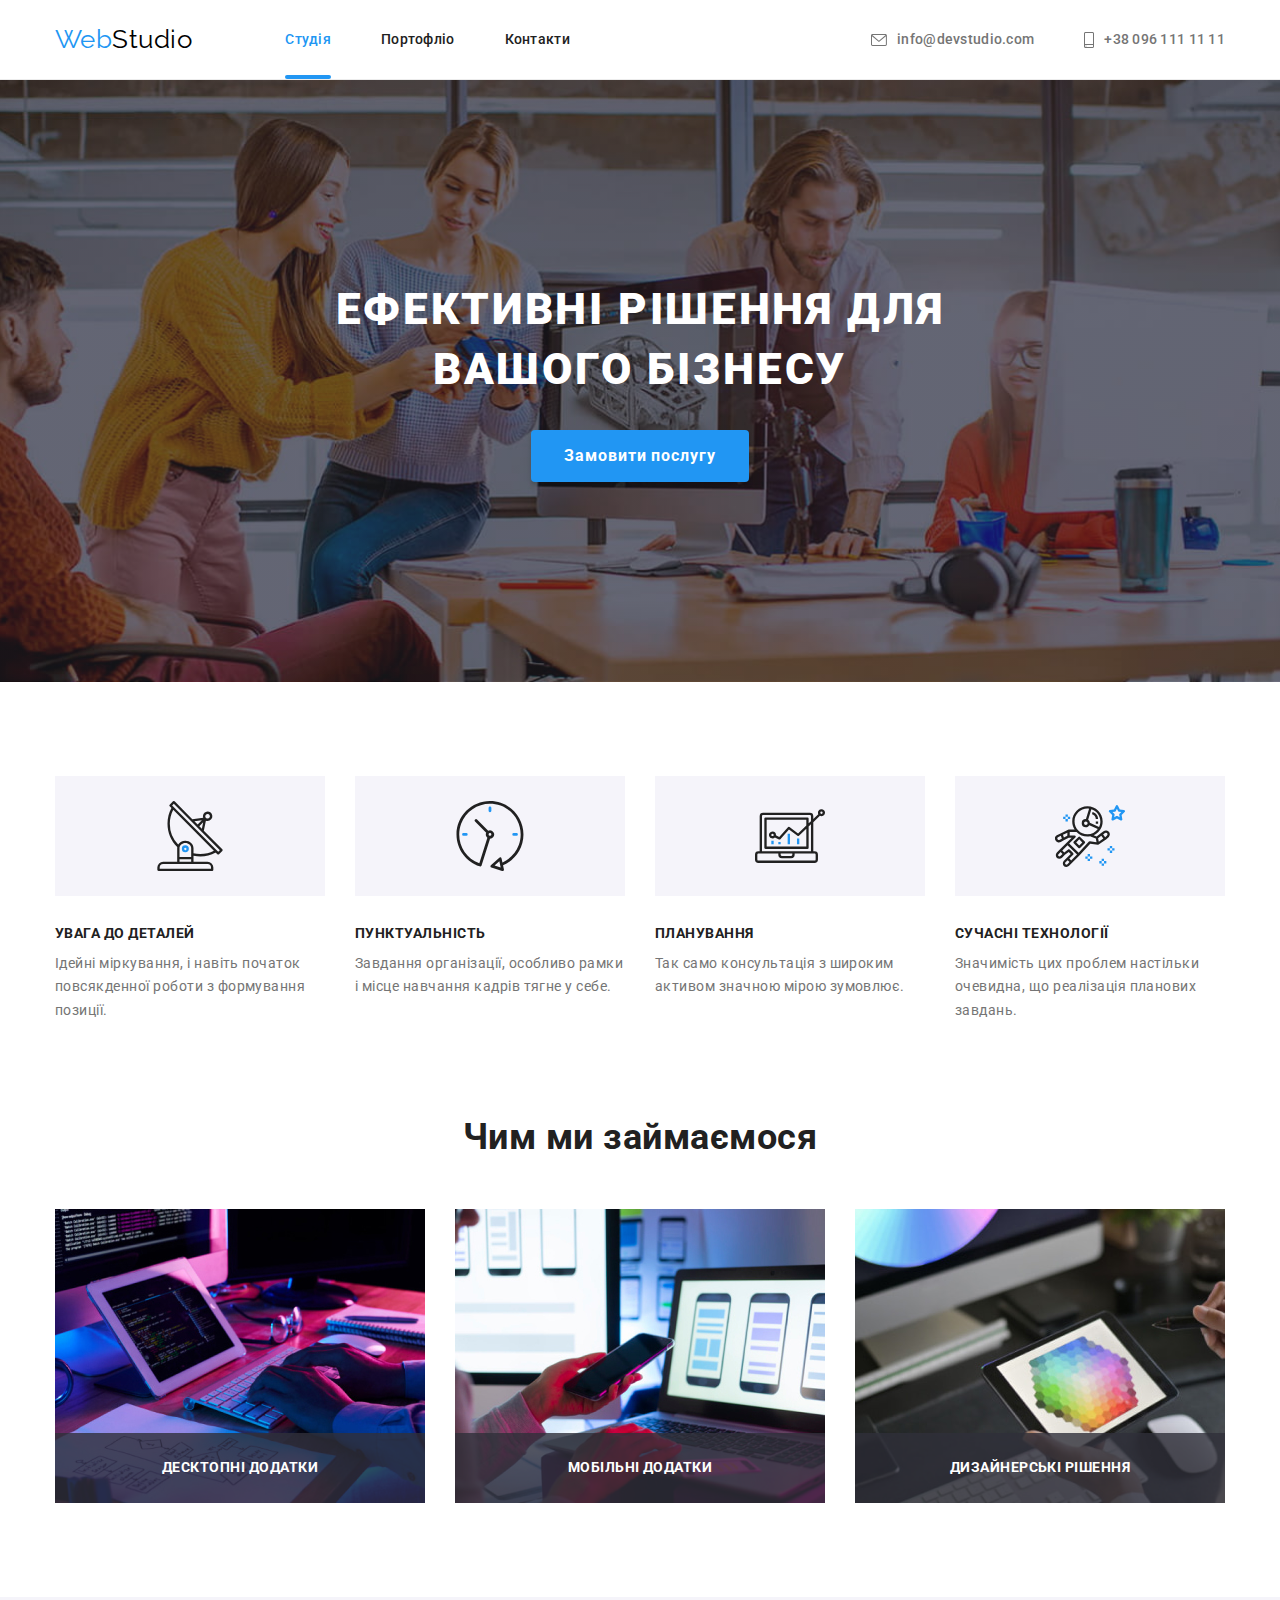
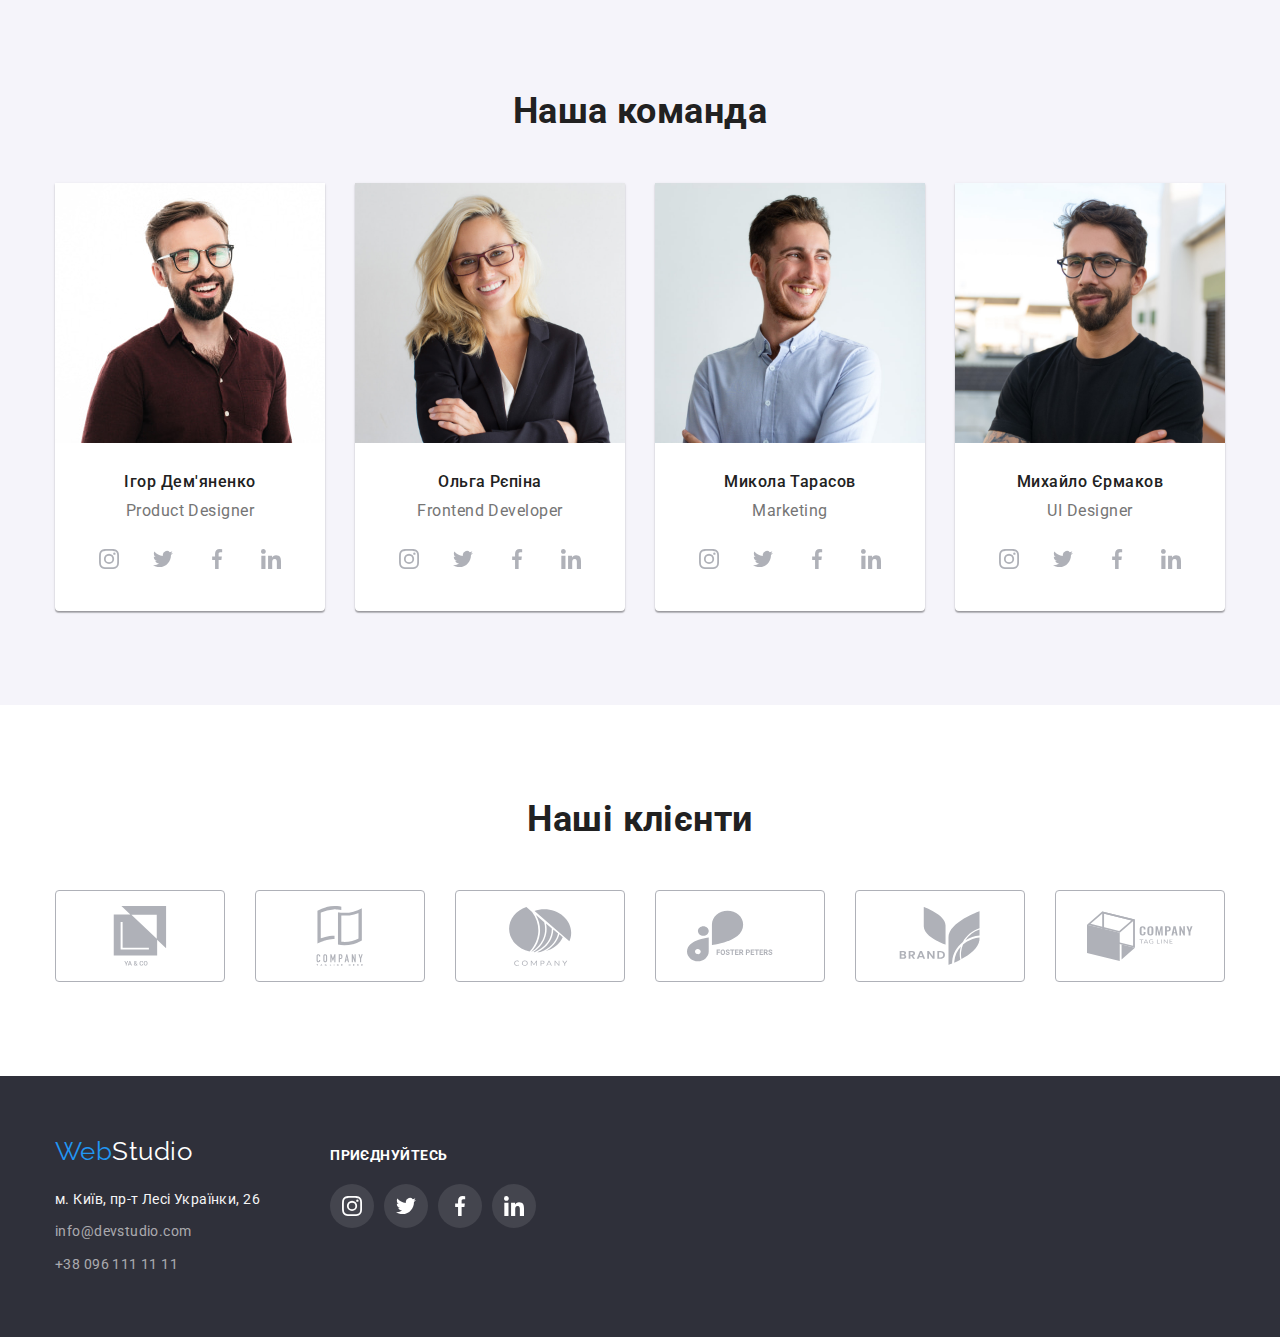
==== commit 492a2ed6: "Створено модальне вікно" ====
--- a/index.html
+++ b/index.html
@@ -75,7 +75,9 @@
           <div class="service-container container">
             <h1 class="service-title">Ефективні рішення для вашого бізнесу</h1>
 
-            <button class="service-btn" type="button">Замовити послугу</button>
+            <button class="service-btn" type="button" data-modal-open>
+              Замовити послугу
+            </button>
           </div>
         </div>
       </section>
@@ -761,5 +763,18 @@
         </div>
       </div>
     </footer>
+
+    <!-- Модальне вікно -->
+    <div class="backdrop is-hidden" data-modal>
+      <div class="modal">
+        <button class="modal-button" type="button" data-modal-close>
+          <svg class="iclon-close" width="18" height="18">
+            <use href="./images/icons.svg#icon-modalclose"></use>
+          </svg>
+        </button>
+      </div>
+    </div>
+
+    <script src="./js/modal.js"></script>
   </body>
 </html>
--- a/css/styles.css
+++ b/css/styles.css
@@ -143,6 +143,23 @@
   color: var(--interactive-text-color);
 }
 
+
+.nav-list .link {
+  position: relative;
+}
+
+.current::after {
+  content: '';
+  position: absolute;
+  bottom: 0;
+  left: 0;
+  width: 100%;
+  height: 4px;
+  border-radius: 2px;
+
+  background-color: var(--interactive-text-color);
+}
+
 /* Контактна інформація */
 
 .info-list {
@@ -573,6 +590,52 @@
   border-bottom: 1px solid var(--card-border-color);
 }
 
+/* Розмітка ховера на картку */
+
+.card-box {
+  position: relative;
+}
+
+.card-box::before {
+  position: absolute;
+  content: '';
+  width: 100%;
+  height: 100%;
+
+  background-color: rgba(33, 150, 243, 0.9);
+
+opacity: 0;
+}
+
+.card-inner-box {
+  position: absolute;
+  width: 100%;
+  height: 100%;
+   top: 50%;
+  left: 50%;
+  transform: translate(-50%, -50%); 
+
+  opacity: 0;
+}
+
+.card-inner-text {
+  padding: 63px 24px;
+
+  font-size: 18px;
+  line-height: 1.55;
+  color: var(--additional-text-color);
+}
+
+.portfolio-link:hover .card-inner-box,
+.portfolio-link:focus .card-inner-box {
+  opacity: 1;
+}
+
+.portfolio-link:hover .card-box::before,
+.portfolio-link:focus .card-box::before {   
+  opacity: 1;
+}
+/* ---------------------------- */
 .portfolio-link {
   display: block;
   text-decoration: none;
@@ -709,3 +772,56 @@
   background-color: var(--interactive-text-color);
 }
 
+
+/* -----Модальне вікно----- */
+
+.backdrop {
+  position: fixed;
+  top: 0;
+  left: 0;
+
+  width: 100%;
+  height: 100%;
+
+  background-color: rgba(0, 0, 0, 0.2);
+}
+
+.backdrop.is-hidden {
+  opacity: 0;
+  pointer-events: none;
+  visibility:;
+}
+
+.modal {
+  position: absolute;
+  top: 50%;
+  left: 50%;
+  transform: translate(-50%, -50%);
+
+  min-width: 528px;
+  min-height: 581px;
+
+  background-color: var(--additional-text-color);
+  border-radius: 4px;
+  box-shadow: 0px 1px 3px rgba(0, 0, 0, 0.12),
+              0px 1px 1px rgba(0, 0, 0, 0.14), 
+              0px 2px 1px rgba(0, 0, 0, 0.2);
+}
+
+.modal-button {
+  position: absolute;
+  top: 8px;
+  right: 8px;
+
+  display: flex;
+  justify-content: center;
+  align-items: center;
+
+  background: none;
+  border: 1px solid rgba(0, 0, 0, 0.1);
+  width: 30px;
+  height: 30px;
+  border-radius: 50px;
+  
+  cursor: pointer;
+}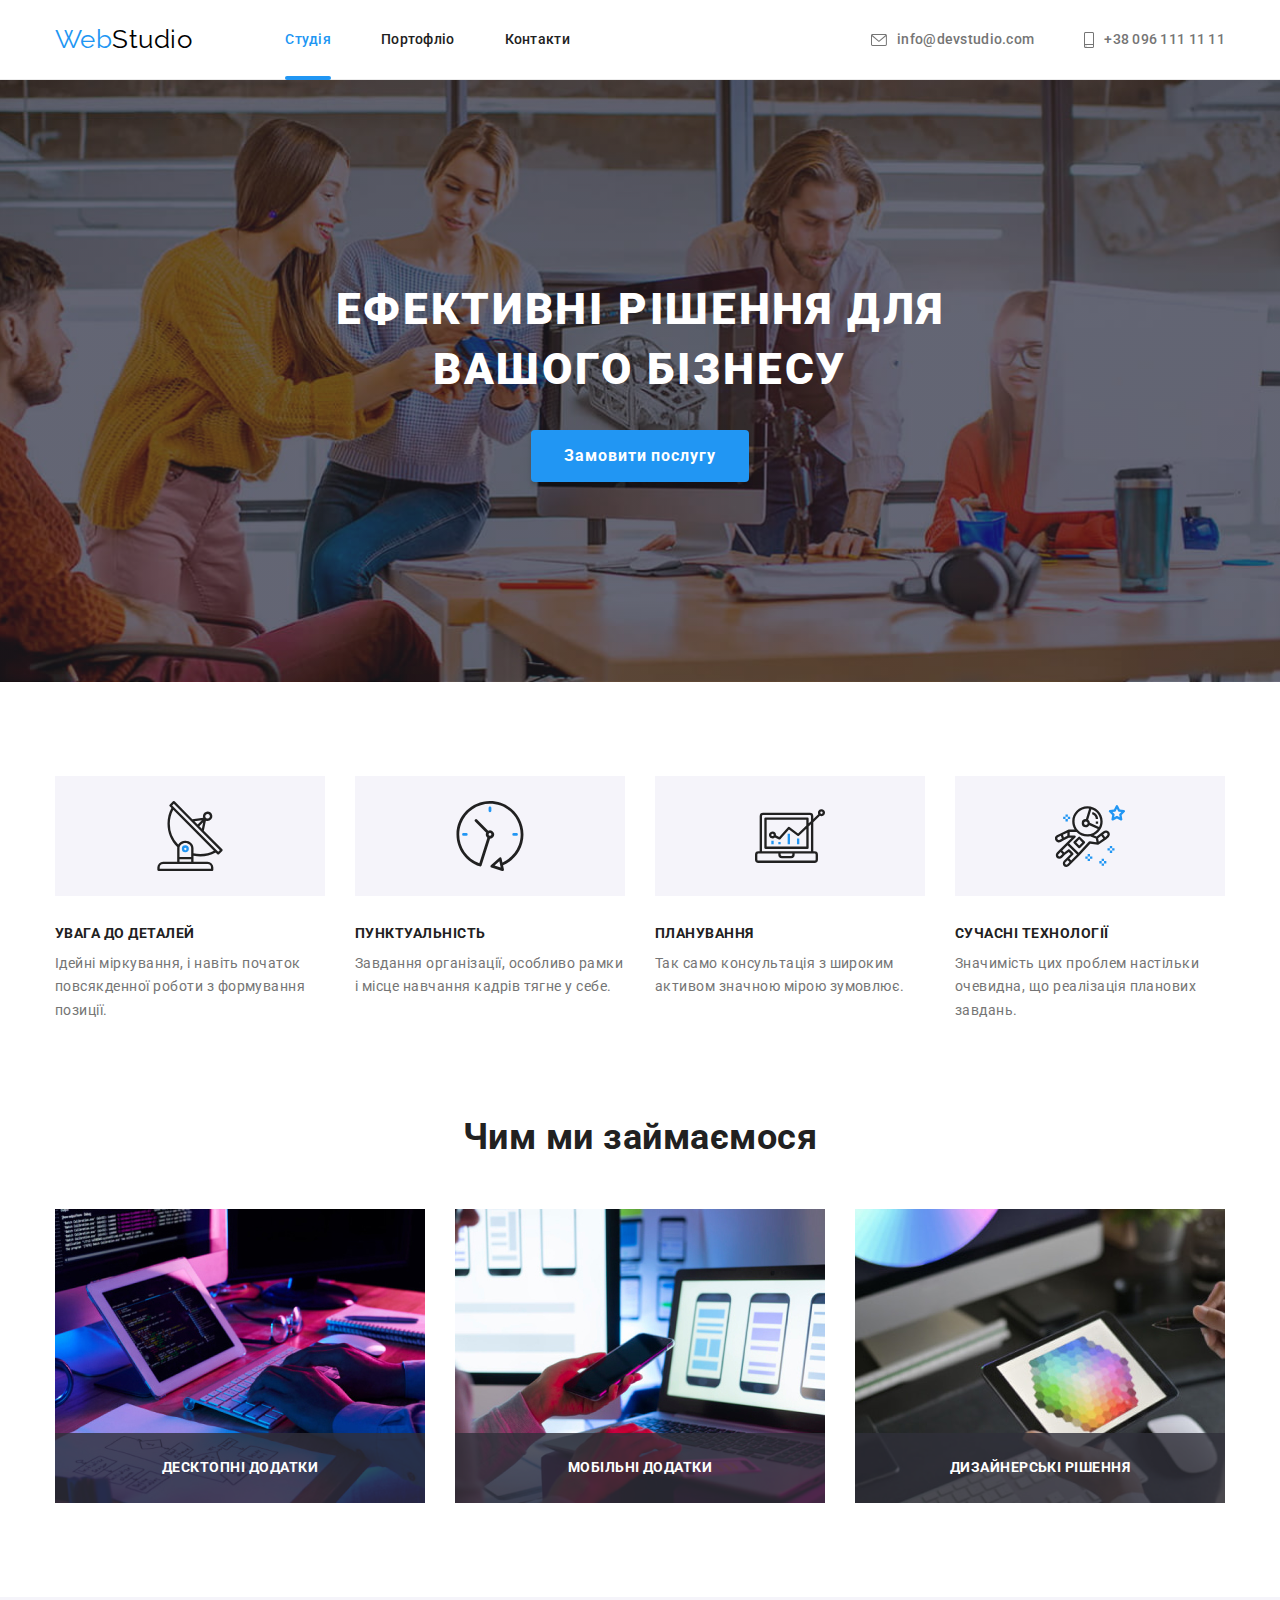
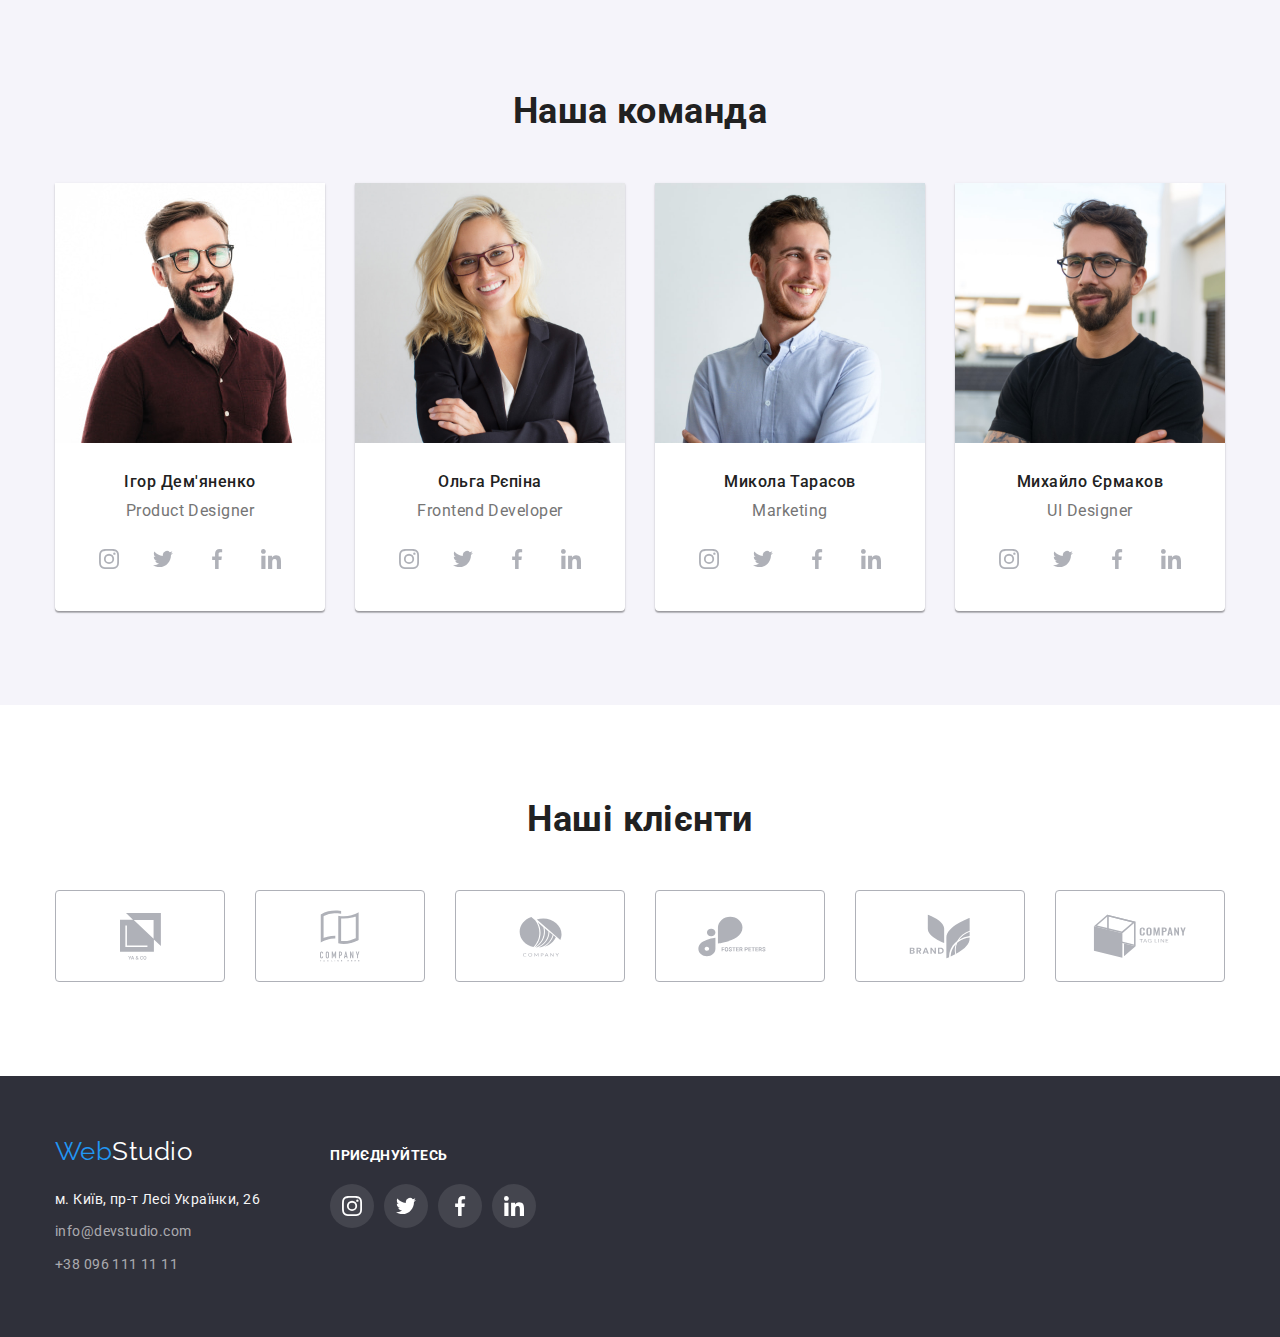
==== commit eb47f253: "Правки" ====
--- a/index.html
+++ b/index.html
@@ -559,12 +559,8 @@
                 target="_blank"
                 rel="noreferrer nofollow noopener"
               >
-                <svg class="clients-icon" width="106" height="60">
-                  <use
-                    href="./images/icons.svg#icon-client1"
-                    width="106"
-                    height="60"
-                  ></use>
+                <svg class="clients-icon" width="41" height="47">
+                  <use href="./images/icons.svg#icon-client1"></use>
                 </svg>
               </a>
             </li>
@@ -576,12 +572,8 @@
                 target="_blank"
                 rel="noreferrer nofollow noopener"
               >
-                <svg class="clients-icon" width="106" height="60">
-                  <use
-                    href="./images/icons.svg#icon-client2"
-                    width="106"
-                    height="60"
-                  ></use>
+                <svg class="clients-icon" width="40" height="52">
+                  <use href="./images/icons.svg#icon-client2"></use>
                 </svg>
               </a>
             </li>
@@ -593,12 +585,8 @@
                 target="_blank"
                 rel="noreferrer nofollow noopener"
               >
-                <svg class="clients-icon" width="106" height="60">
-                  <use
-                    href="./images/icons.svg#icon-client3"
-                    width="106"
-                    height="60"
-                  ></use>
+                <svg class="clients-icon" width="43" height="41">
+                  <use href="./images/icons.svg#icon-client3"></use>
                 </svg>
               </a>
             </li>
@@ -610,12 +598,8 @@
                 target="_blank"
                 rel="noreferrer nofollow noopener"
               >
-                <svg class="clients-icon" width="106" height="60">
-                  <use
-                    href="./images/icons.svg#icon-client4"
-                    width="106"
-                    height="60"
-                  ></use>
+                <svg class="clients-icon" width="84" height="41">
+                  <use href="./images/icons.svg#icon-client4"></use>
                 </svg>
               </a>
             </li>
@@ -627,12 +611,8 @@
                 target="_blank"
                 rel="noreferrer nofollow noopener"
               >
-                <svg class="clients-icon" width="106" height="60">
-                  <use
-                    href="./images/icons.svg#icon-client5"
-                    width="106"
-                    height="60"
-                  ></use>
+                <svg class="clients-icon" width="62" height="45">
+                  <use href="./images/icons.svg#icon-client5"></use>
                 </svg>
               </a>
             </li>
@@ -644,12 +624,8 @@
                 target="_blank"
                 rel="noreferrer nofollow noopener"
               >
-                <svg class="clients-icon" width="106" height="60">
-                  <use
-                    href="./images/icons.svg#icon-client6"
-                    width="106"
-                    height="60"
-                  ></use>
+                <svg class="clients-icon" width="94" height="44">
+                  <use href="./images/icons.svg#icon-client6"></use>
                 </svg>
               </a>
             </li>
--- a/css/styles.css
+++ b/css/styles.css
@@ -132,6 +132,10 @@
   line-height: 1.14;
   letter-spacing: 0.02em;
   text-decoration: none;
+
+  transition-property: color;
+  transition-duration: 250ms;
+  transition-timing-function: cubic-bezier(0.4, 0, 0.2, 1);
 }
 
 .nav-list .link:hover,
@@ -158,6 +162,8 @@
   border-radius: 2px;
 
   background-color: var(--interactive-text-color);
+
+  transform: translateY(1px);
 }
 
 /* Контактна інформація */
@@ -188,6 +194,10 @@
   line-height: 1.14;
   letter-spacing: 0.02em;
   text-decoration: none;
+
+  transition-property: color;
+  transition-duration: 2250ms;
+  transition-timing-function: cubic-bezier(0.4, 0, 0.2, 1);
 } 
 
 .info-contact:hover,
@@ -200,17 +210,9 @@
   fill: currentColor;
 }
 
-.info-contact:hover .info-envelope {
-  fill: var(--interactive-text-color);
-}
-
 .info-smartphone {
   margin-right: 10px;
   fill: currentColor;
-}
-
-.info-contact:hover .info-smartphone {
-  fill: var(--interactive-text-color);
 }
 
 /* -----СТУДІЯ----- */
@@ -266,6 +268,10 @@
   border: 1px solid transparent;
 
   cursor: pointer;
+
+  transition-property: background-color;
+  transition-duration: 250ms;
+  transition-timing-function: cubic-bezier(0.4, 0, 0.2, 1);
 }
 
 .service-btn:hover,
@@ -444,6 +450,10 @@
   width: 44px;
   height: 44px;
   border-radius: 50%;
+
+  transition-property: background-color;
+  transition-duration: 250ms;
+  transition-timing-function: cubic-bezier(0.4, 0, 0.2, 1);
 }
 
 .icon-list {
@@ -458,6 +468,10 @@
   fill: var(--border-clients-static);
   width: 20px;
   height: 20px;
+
+  transition-property: fill;
+  transition-duration: 250ms;
+  transition-timing-function: cubic-bezier(0.4, 0, 0.2, 1);
 }
 
 .icon-link:hover,
@@ -468,7 +482,7 @@
 .icon-link:hover .team-svg,
 .icon-link:focus .team-svg {
   fill: var(--additional-text-color);
-}
+} 
 
 /* Наші клієнти */
 
@@ -503,6 +517,10 @@
   border-radius: 4px;
   border: 1px solid var(--border-clients-static);
   fill: var(--border-clients-static);
+
+  transition-property: border , fill;
+  transition-duration: 250ms;
+  transition-timing-function: cubic-bezier(0.4, 0, 0.2, 1);
 }
 
 .clients-link:hover,
@@ -545,6 +563,10 @@
   background-color: var(--team-bg-color);
 
   cursor: pointer;
+
+  transition-property: background-color , color, box-shadow;
+  transition-duration: 250ms;
+  transition-timing-function: cubic-bezier(0.4, 0, 0.2, 1);
 }
 
 .btn-list .btn:hover,
@@ -594,33 +616,29 @@
 
 .card-box {
   position: relative;
-}
-
-.card-box::before {
-  position: absolute;
-  content: '';
-  width: 100%;
-  height: 100%;
-
-  background-color: rgba(33, 150, 243, 0.9);
-
-opacity: 0;
+  overflow: hidden;
 }
 
 .card-inner-box {
   position: absolute;
   width: 100%;
   height: 100%;
-   top: 50%;
-  left: 50%;
-  transform: translate(-50%, -50%); 
-
-  opacity: 0;
-}
-
-.card-inner-text {
+  top: 0;
+  left: 0;
+
+  opacity: 1;
+
+  background-color: rgba(33, 150, 243, 0.9);
+
+  transform: translateY(100%);
+
+  transition-property: transform;
+  transition-duration: 250ms;
+  transition-timing-function: cubic-bezier(0.4, 0, 0.2, 1);
+}
+
+.card-inner-text { 
   padding: 63px 24px;
-
   font-size: 18px;
   line-height: 1.55;
   color: var(--additional-text-color);
@@ -628,17 +646,20 @@
 
 .portfolio-link:hover .card-inner-box,
 .portfolio-link:focus .card-inner-box {
-  opacity: 1;
-}
-
-.portfolio-link:hover .card-box::before,
-.portfolio-link:focus .card-box::before {   
-  opacity: 1;
-}
-/* ---------------------------- */
+
+  transform: translateY(0%);
+  transition-property: transform;
+  transition-duration: 250ms;
+  transition-timing-function: cubic-bezier(0.4, 0, 0.2, 1);
+}
+
 .portfolio-link {
   display: block;
   text-decoration: none;
+
+  transition-property: box-shadow;
+  transition-duration: 250ms;
+  transition-timing-function: cubic-bezier(0.4, 0, 0.2, 1);
 }
 
 .portfolio-link:hover,
@@ -708,6 +729,10 @@
   letter-spacing: 0.03em;
   color: var(--footer-text-contact);
   text-decoration: none;
+
+  transition-property: color;
+  transition-duration: 250ms;
+  transition-timing-function: cubic-bezier(0.4, 0, 0.2, 1);
 }
 
 .footer-address {
@@ -751,6 +776,10 @@
   height: 44px;
   background-color: rgba(255, 255, 255, 0.1);
   border-radius: 50%;
+
+  transition-property: background-color;
+  transition-duration: 250ms;
+  transition-timing-function: cubic-bezier(0.4, 0, 0.2, 1);
 }
 
 .socials-list {
@@ -784,19 +813,30 @@
   height: 100%;
 
   background-color: rgba(0, 0, 0, 0.2);
+
+  opacity: 1;
+  transition-property: opacity;
+  transition-duration: 250ms;
+  transition-timing-function: cubic-bezier(0.4, 0, 0.2, 1);
 }
 
 .backdrop.is-hidden {
   opacity: 0;
   pointer-events: none;
-  visibility:;
+}
+
+.backdrop.is-hidden .modal {
+  transform: translate(-50%, -50%) scale(0.9);
 }
 
 .modal {
   position: absolute;
   top: 50%;
   left: 50%;
-  transform: translate(-50%, -50%);
+  transform: translate(-50%, -50%) scale(1);
+  transition-property: transform;
+  transition-duration: 1000ms;
+  transition-timing-function: cubic-bezier(0.4, 0, 0.2, 1);
 
   min-width: 528px;
   min-height: 581px;
@@ -806,6 +846,7 @@
   box-shadow: 0px 1px 3px rgba(0, 0, 0, 0.12),
               0px 1px 1px rgba(0, 0, 0, 0.14), 
               0px 2px 1px rgba(0, 0, 0, 0.2);
+  
 }
 
 .modal-button {
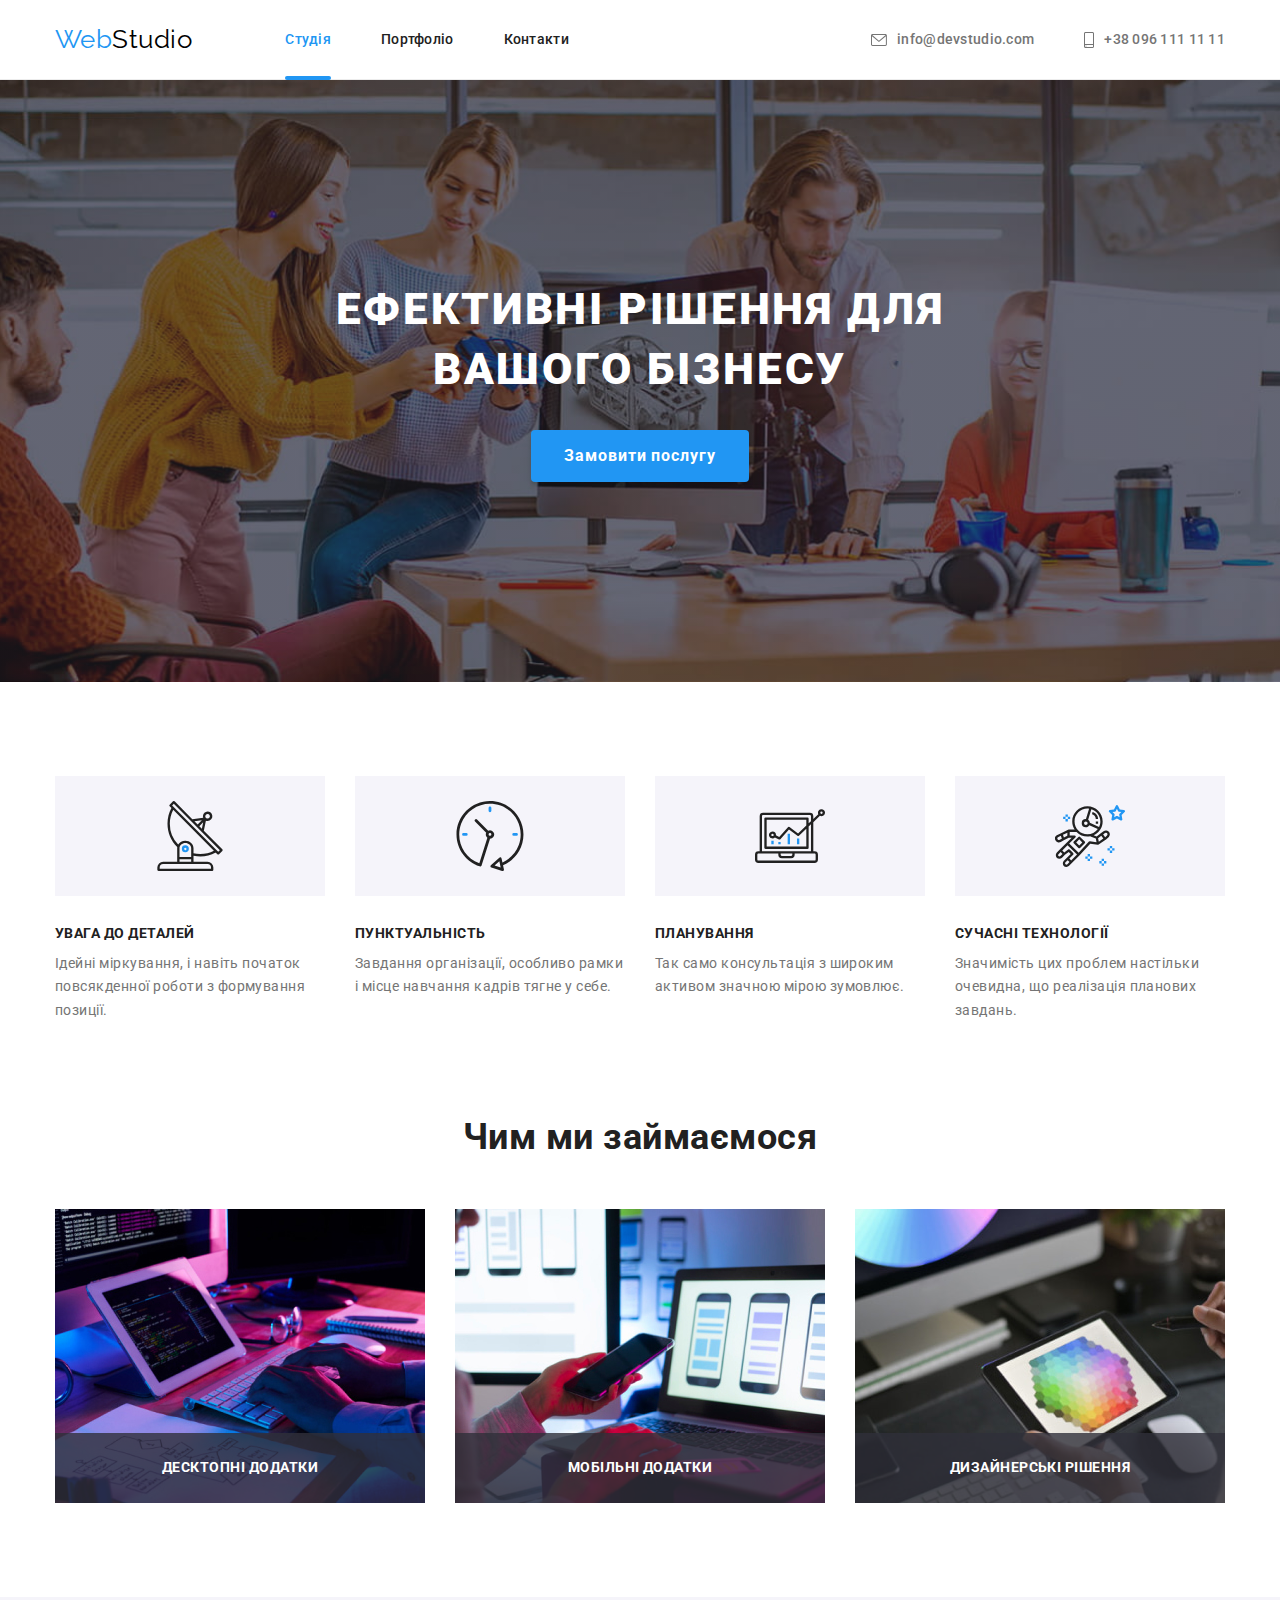
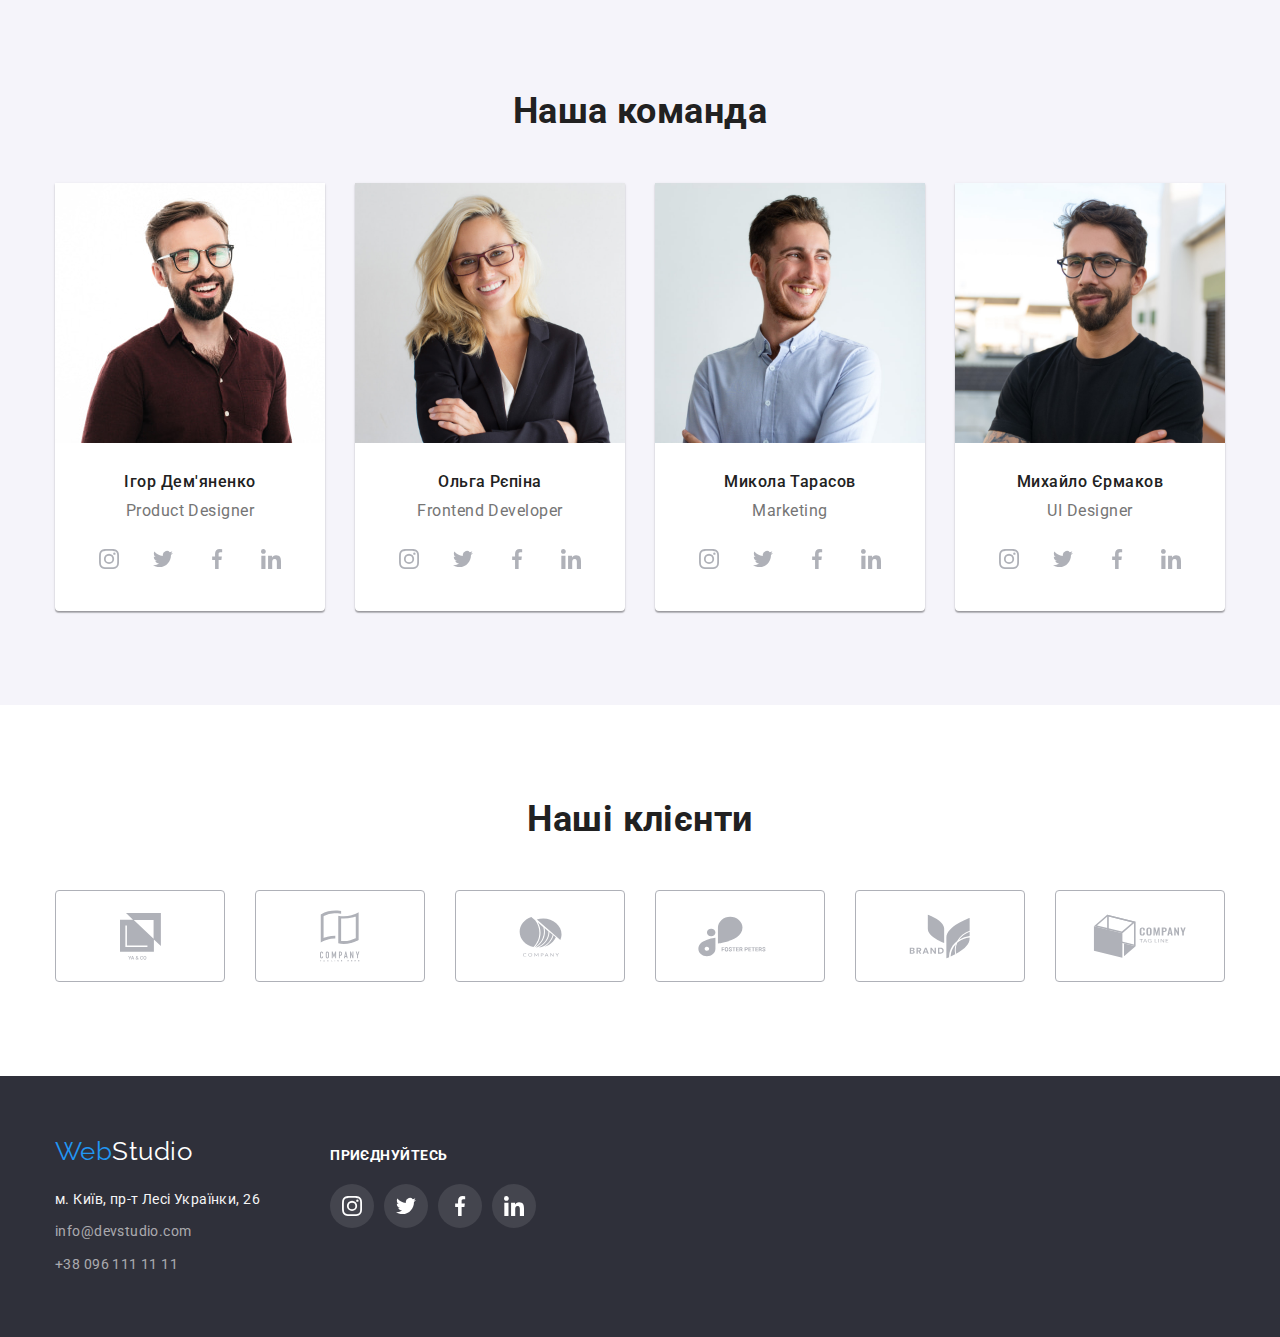
==== commit 3028eea8: "Правка" ====
--- a/index.html
+++ b/index.html
@@ -29,7 +29,7 @@
               <a class="link current" href="./index.html">Студія</a>
             </li>
             <li class="item">
-              <a class="link" href="./portfolio.html">Портофліо</a>
+              <a class="link" href="./portfolio.html">Портфоліо</a>
             </li>
             <li class="item">
               <a class="link" href="">Контакти</a>
--- a/css/styles.css
+++ b/css/styles.css
@@ -196,7 +196,7 @@
   text-decoration: none;
 
   transition-property: color;
-  transition-duration: 2250ms;
+  transition-duration: 250ms;
   transition-timing-function: cubic-bezier(0.4, 0, 0.2, 1);
 } 
 
